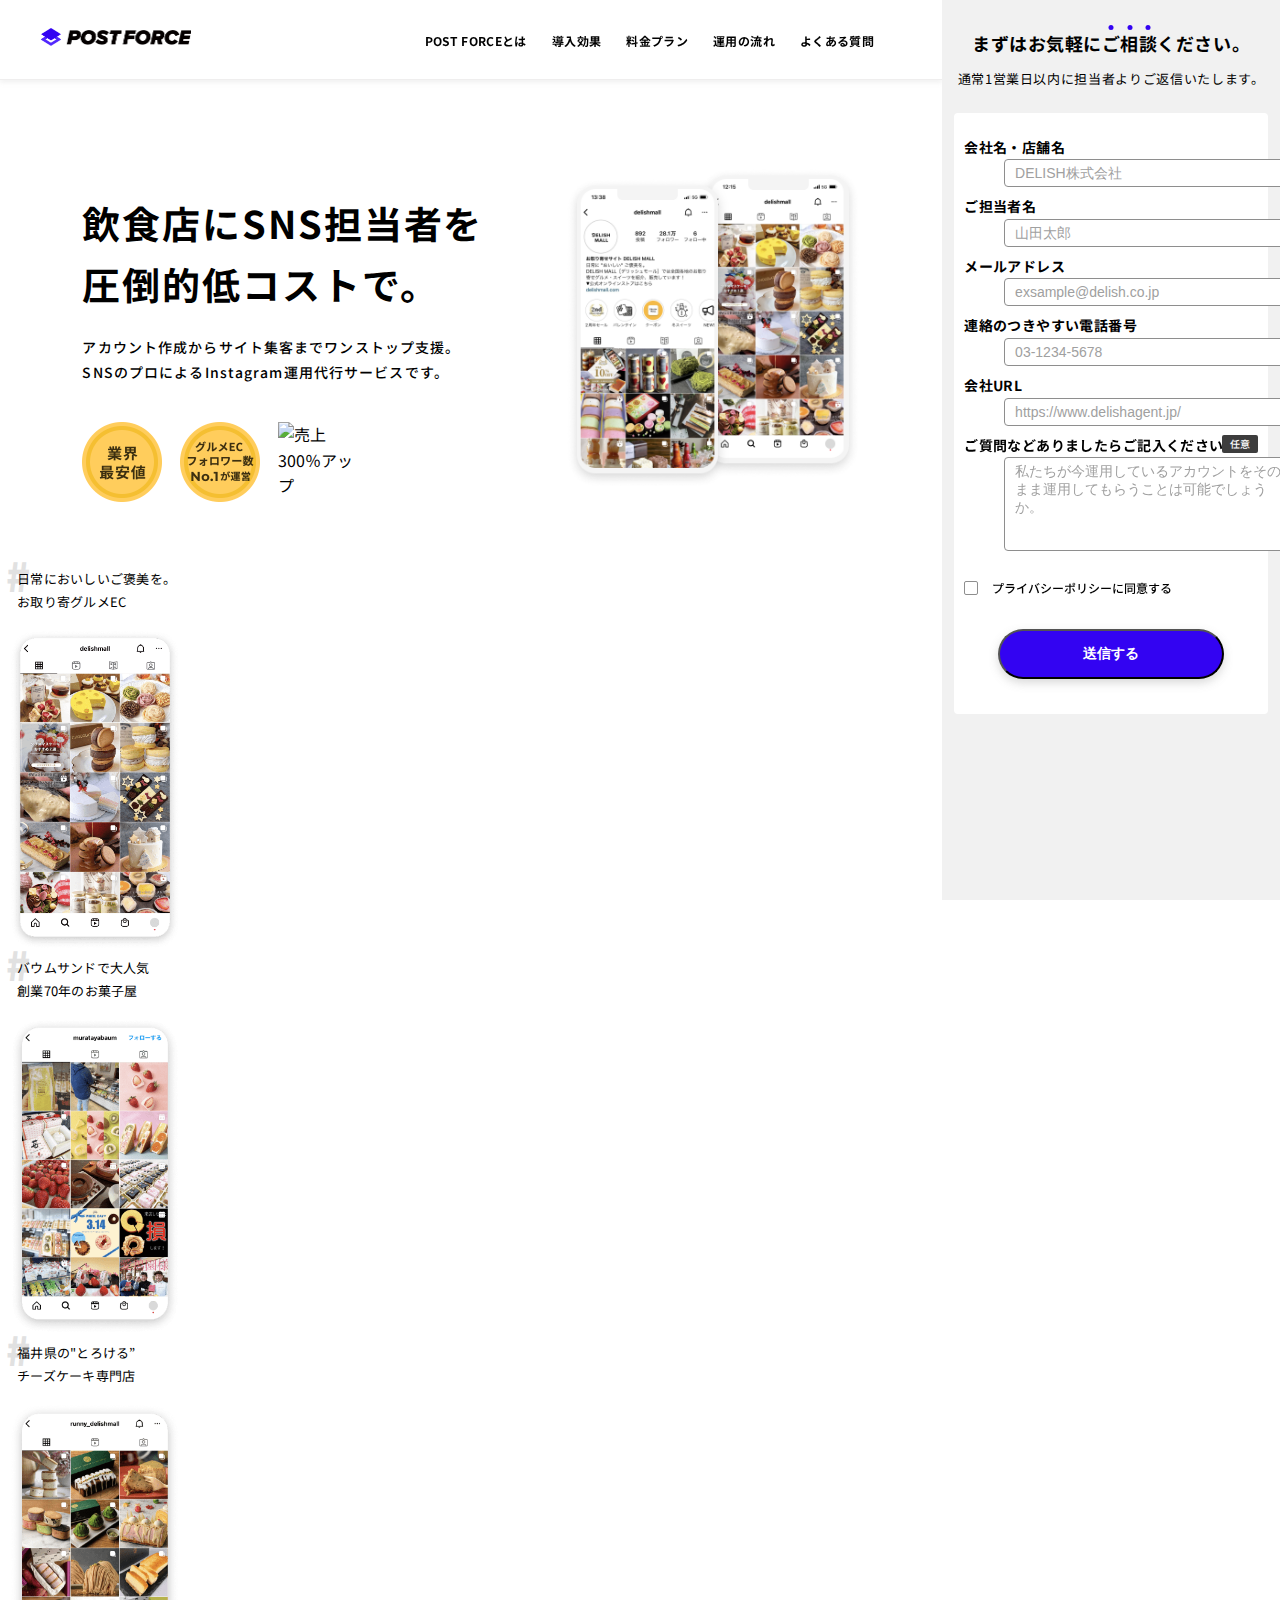
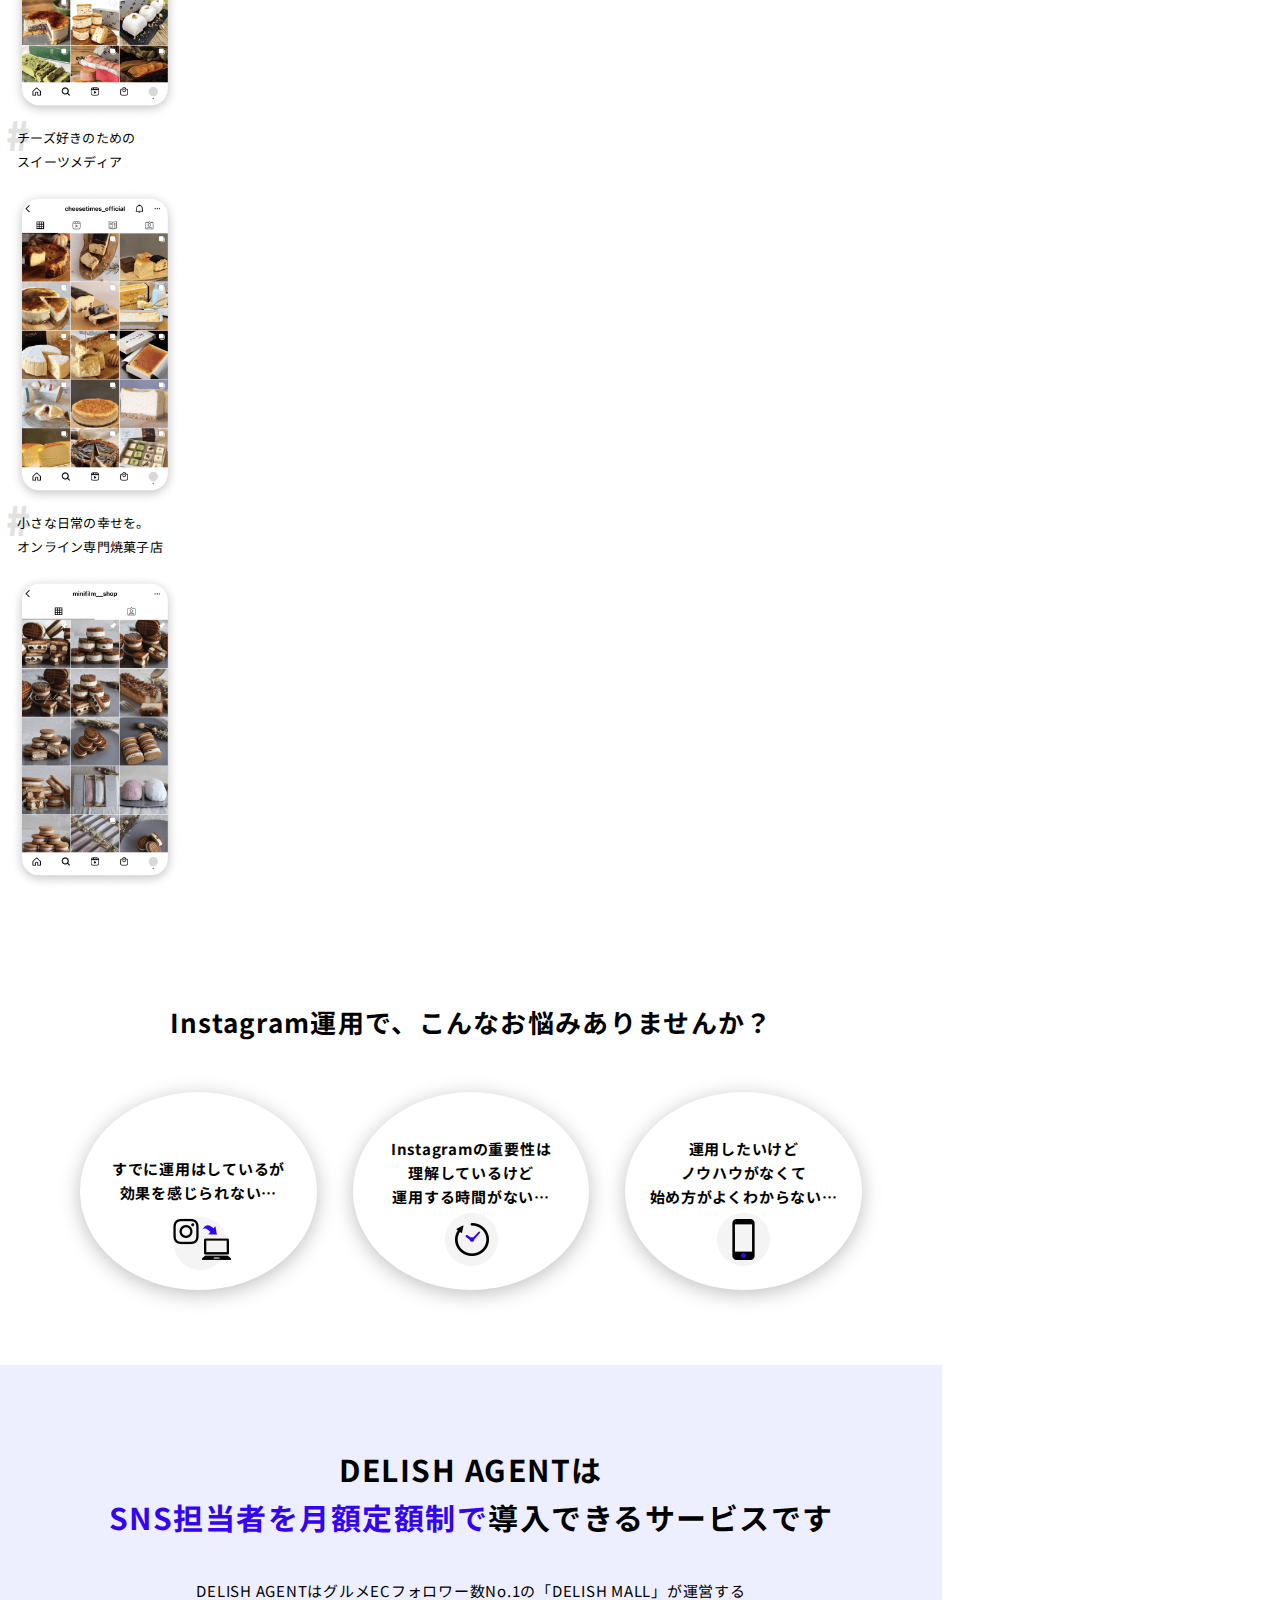
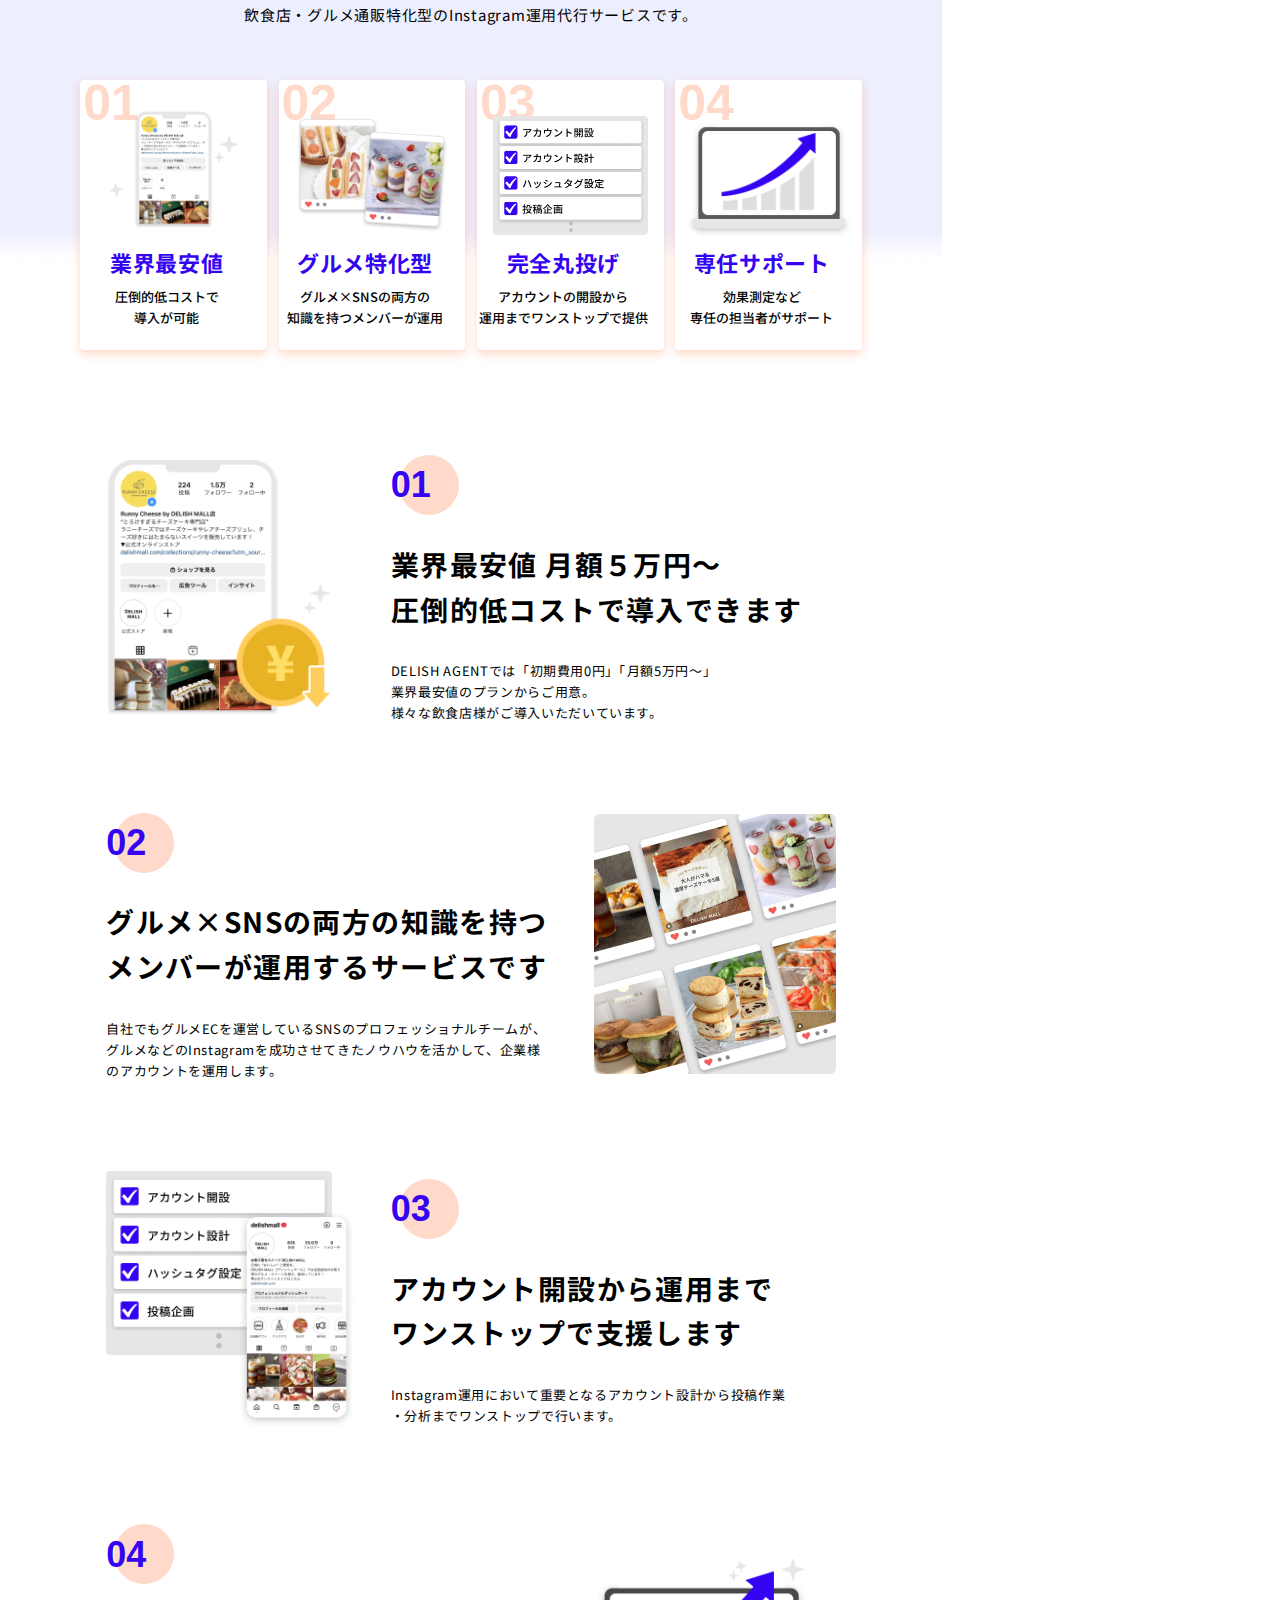
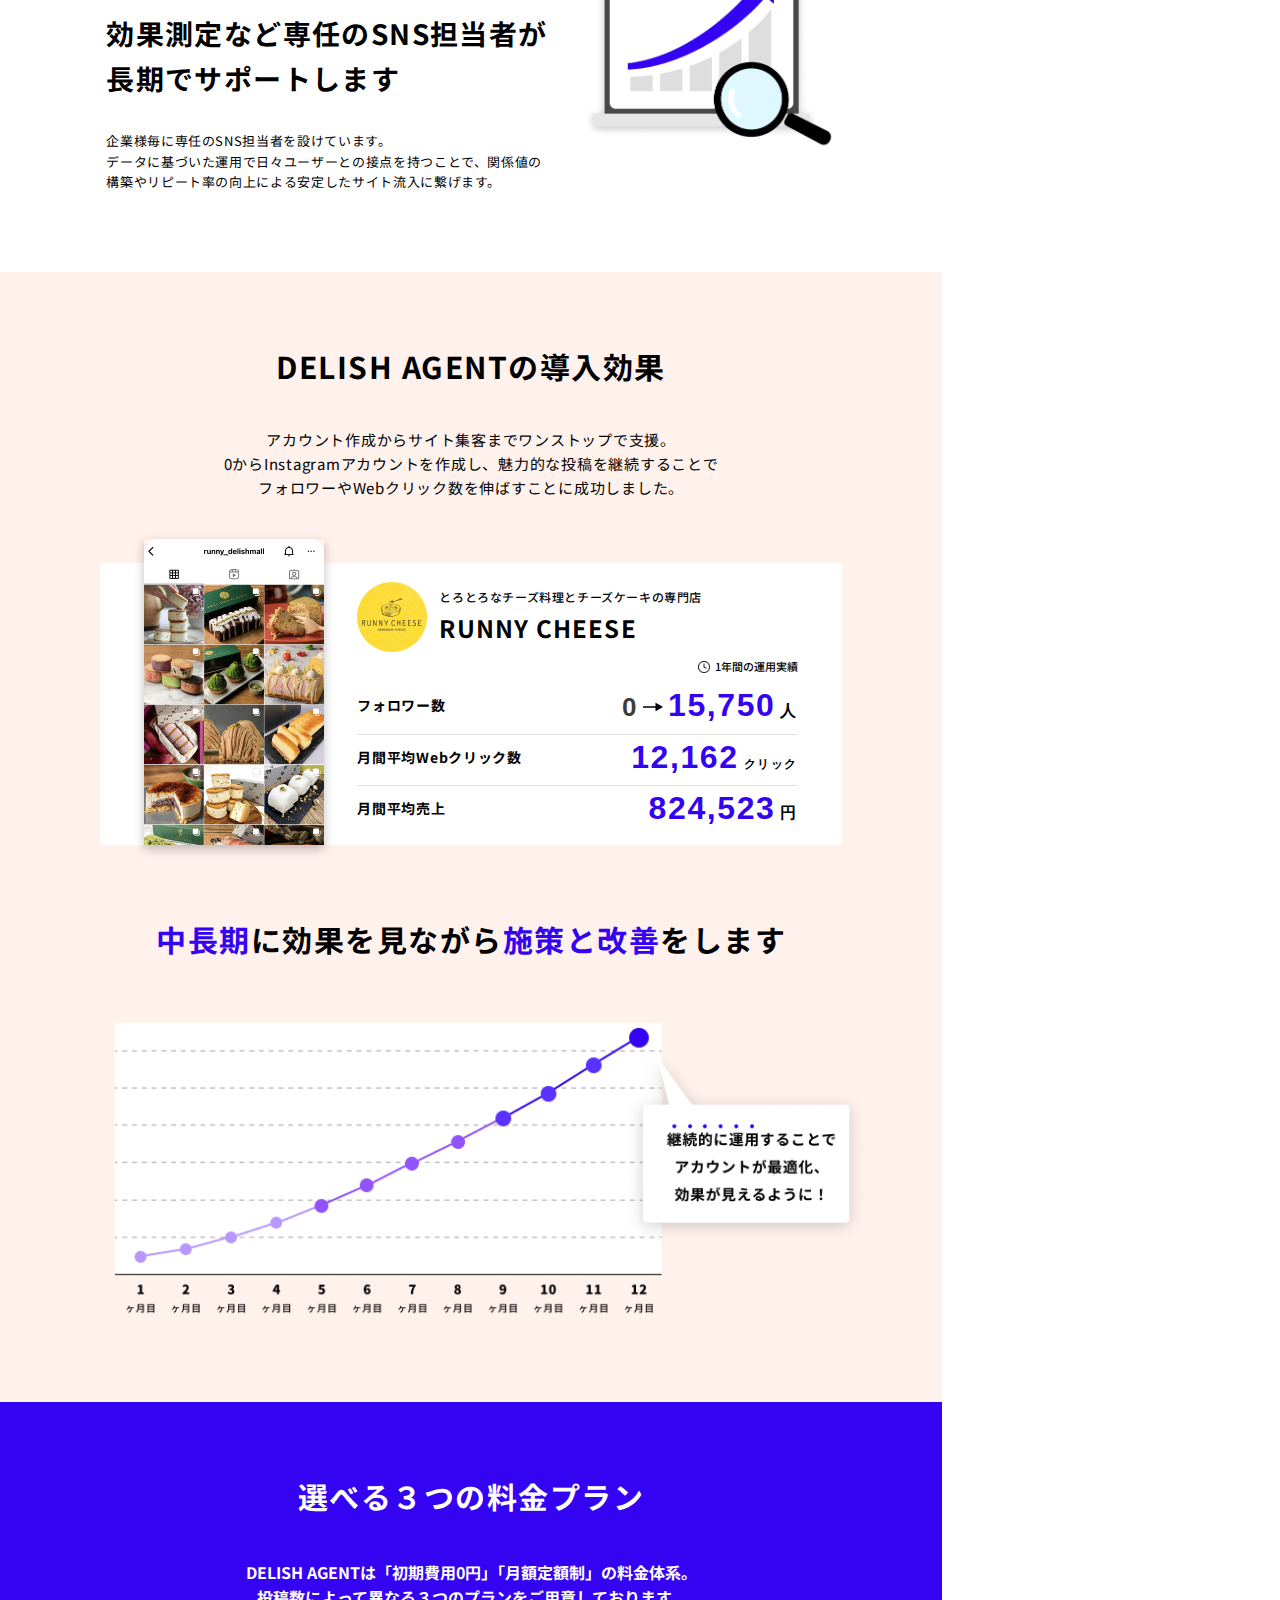
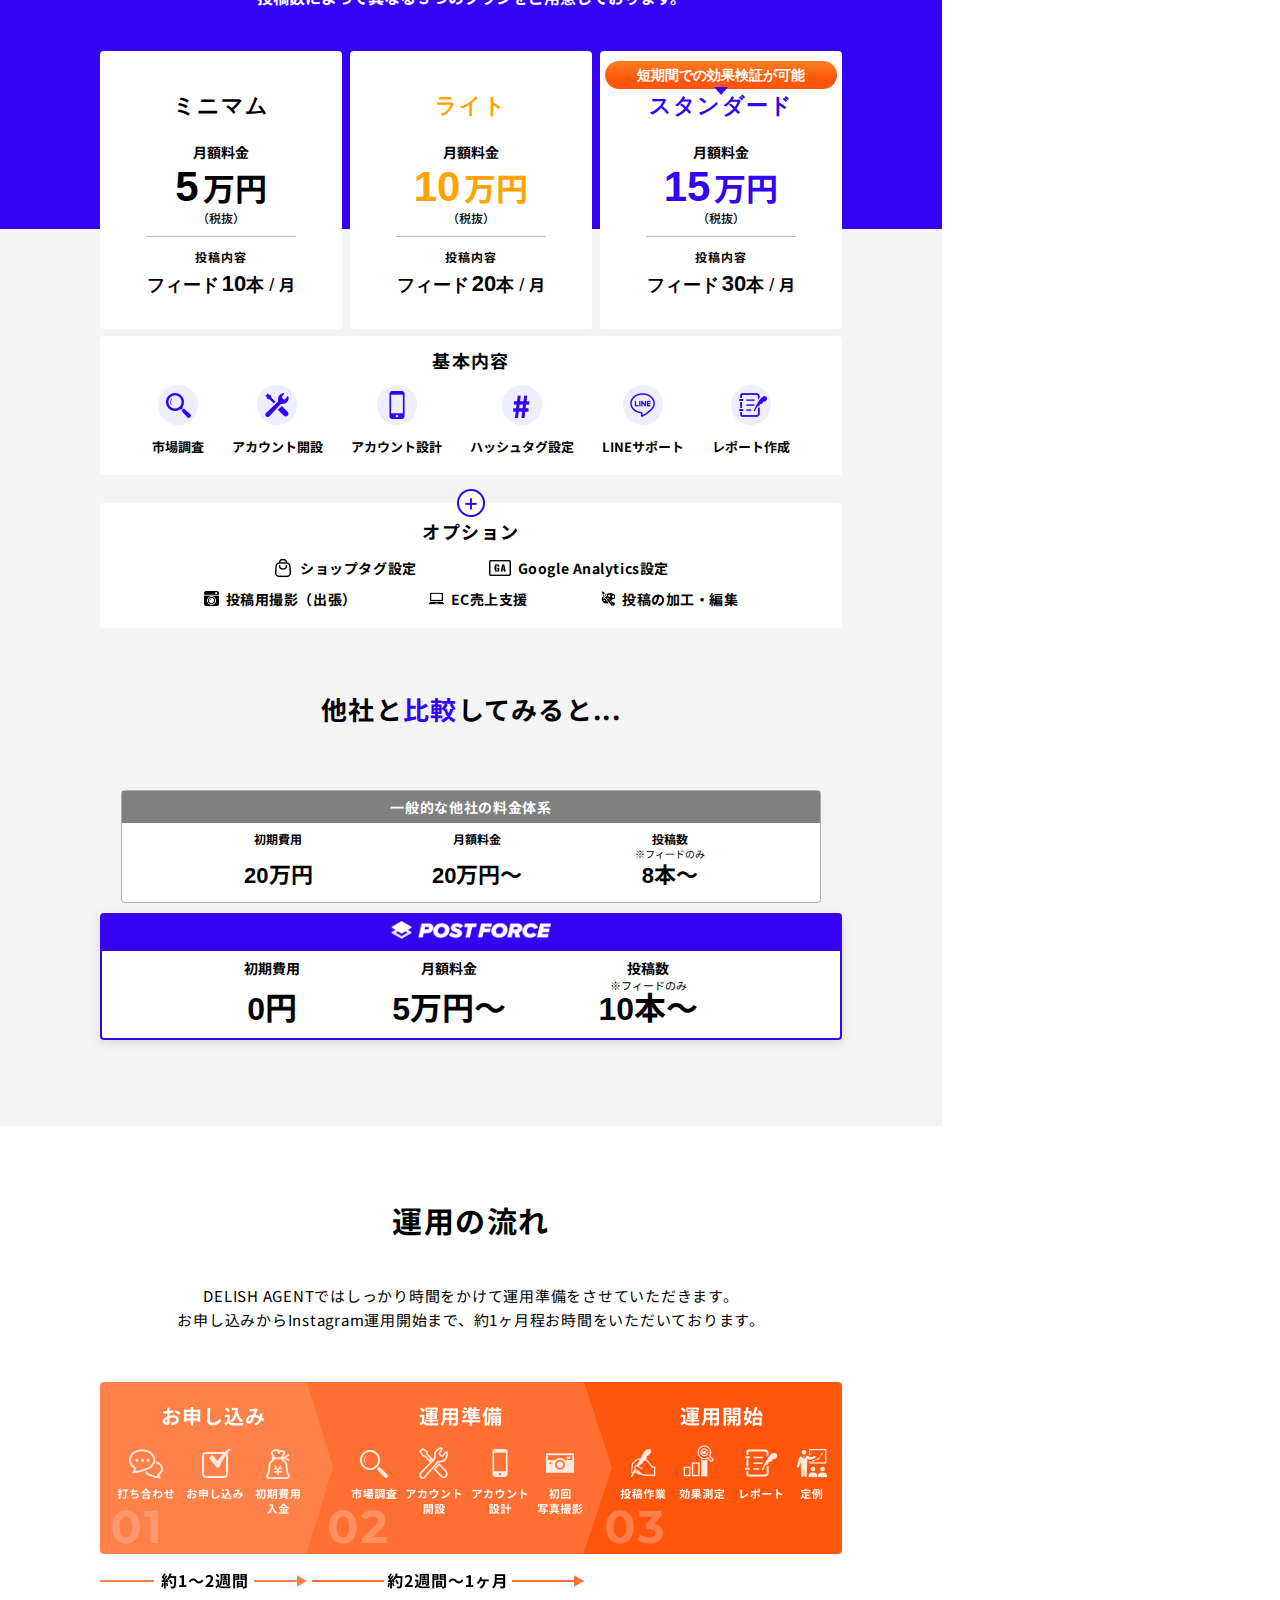
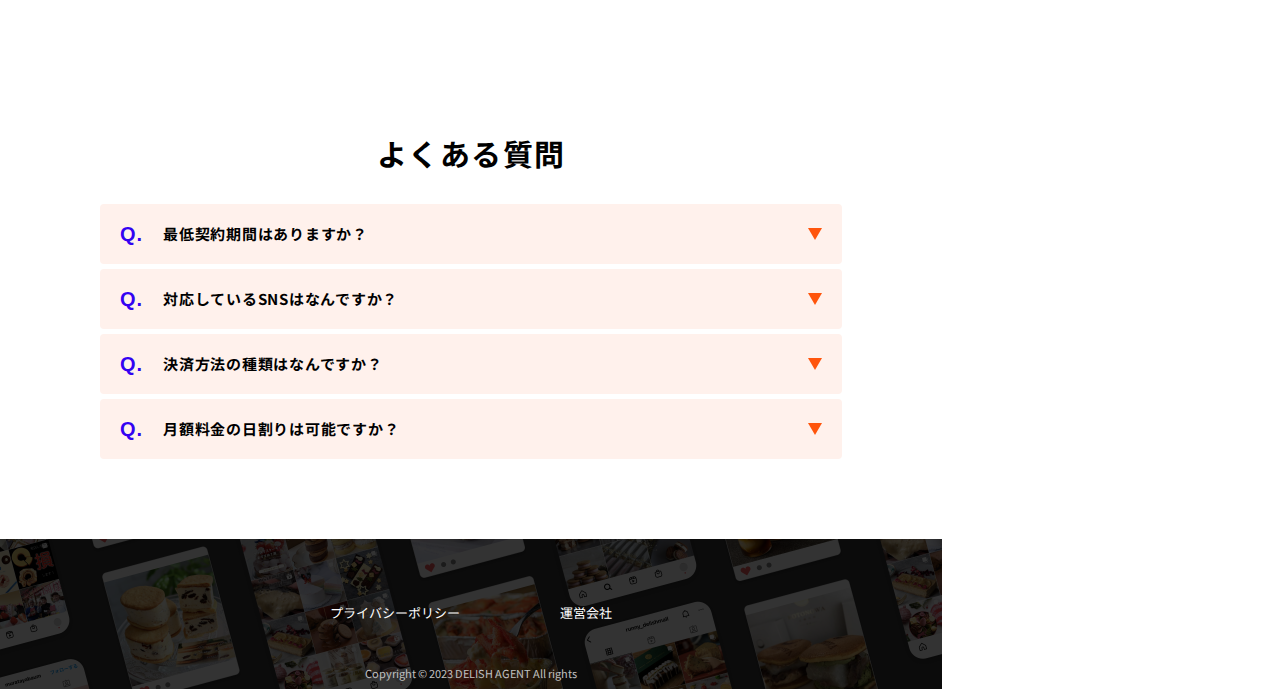
==== assets/index.html @ ab143262 "first commit" ====
<!DOCTYPE html>
<html lang="en">

<head>
    <!-- ①基本的metaタグ -->
    <!-- 文字コードの指定 -->
    <meta charset="utf-8">
    <!-- IEで常に標準モードで表示させる -->
    <meta http-equiv="X-UA-Compatible" content="IE=edge">
    <!-- viewport(レスポンシブ対応) -->
    <meta name="viewport" content="width=device-width, initial-scale=1.0">
    <!-- 電話番号の自動リンク化を無効 -->
    <meta name="format-detection" content="telephone=no">

    <!-- ②SEO対策の補助的措置 -->
    <!-- サイトのタイトル -->
    <title></title>
    <!-- キーワード -->
    <meta name="keywords" content="">
    <!-- サイトの説明 -->
    <meta name="description" content="">
    <!-- 重複するURLを一本化 -->
    <link rel="canonical" href="">

    <!-- ③SNS対策 -->
    <meta property="og:site_name" content="">
    <meta property="og:title" content="">
    <meta property="og:description" content="">
    <meta property="og:type" content="website">
    <meta property="og:url" content="urlが入ります">
    <meta property="fb:app_id" content="AppID">
    <meta property="og:image" content="">
    <meta name="twitter:card" content="Summary Card">
    <meta name="twitter:site" content="">

    <!-- ④その他の指定 -->
    <link rel="stylesheet" href="https://unpkg.com/ress/dist/ress.min.css">
    <!-- faviconの指定 -->
    <link rel="shortcut icon" href="./favicon.ico">

    <!-- Google fonts指定 -->
    <link rel="preconnect" href="https://fonts.googleapis.com">
    <link rel="preconnect" href="https://fonts.gstatic.com" crossorigin>
    <link href="https://fonts.googleapis.com/css2?family=Noto+Sans+JP:wght@400;500;700;900&family=PT+Sans:wght@400;700&family=Poppins:wght@400;500;600;700;800;900&family=Shippori+Mincho:wght@400;500;600;700;800&display=swap" rel="stylesheet">

    <!-- 外部のCSSファイル -->
    <link rel="stylesheet" type="text/css" href="https://cdn.jsdelivr.net/npm/slick-carousel@1.8.1/slick/slick.css">
    <link rel="stylesheet" href="scss/style.scss">
    <link rel="stylesheet" href="css/style.css">
</head>

<body>
    <main class="main">
        <header id="header" class="header">
            <div class="header-inner">
                <div class="header-logoArea">
                    <img src="./images/logo.png" alt="ロゴ" class="header__logo">
                </div>
                <ul class="header-ul">
                    <li class="header__list"><a class="header__listItem" href="#">POST FORCEとは</a></li>
                    <li class="header__list"><a class="header__listItem" href="#">導入効果</a></li>
                    <li class="header__list"><a class="header__listItem" href="#">料金プラン</a></li>
                    <li class="header__list"><a class="header__listItem" href="#">運用の流れ</a></li>
                    <li class="header__list"><a class="header__listItem" href="#">よくある質問</a></li>
                </ul>
            </div>
        </header>
        <!-- /.header -->

        <div class="drawer">
            <div class="drawer-icon">
                <div class="drawer-icon__bars">
                    <div class="drawer-icon__bar1"></div>
                    <div class="drawer-icon__bar2"></div>
                    <div class="drawer-icon__bar3"></div>
                </div>
            </div>
            <!-- /.drawer-icon -->

            <div class="drawer-content">
                <div class="drawer-content__items">
                    <a href="#" class="drawer-content__item">DELISH AGENTとは</a>
                    <a href="#" class="drawer-content__item">導入効果</a>
                    <a href="#" class="drawer-content__item">料金プラン</a>
                    <a href="#" class="drawer-content__item">運用の流れ</a>
                    <a href="#" class="drawer-content__item">よくある質問</a>
                </div>
                <a href="#" class="cta__btn drawer__btn"><span class="cta__btn--text">お問い合わせはこちら</span></a>
            </div>
            <!-- /.drawer-content -->
        </div>
        <!-- /.drawer -->

        <section class="top">
            <div class="top-inner">
                <div class="top-left">
                    <div class="top-headArea">
                        <h2 class="top__head">業界最安値<span class="top__head--big">月額５万円〜</span></h2>
                    </div>
                    <h2 class="top__title">飲食店にSNS担当者を<br>圧倒的低コストで。</h2>
                    <p class="top__text">アカウント作成からサイト集客までワンストップ支援。<br class="pc-only">SNSのプロによるInstagram運用代行サービスです。</p>
                    <ul class="top-achievement">
                        <li class="top-achievement__list"><img src="./images/業界最安値.png" alt="業界最安値"
                                class="top-achievement__img"></li>
                        <li class="top-achievement__list"><img src="./images/フォロワー数No1.png" alt="フォロワー数No1"
                                class="top-achievement__img"></li>
                        <li class="top-achievement__list"><img src="./images/売上300％アップ.png" alt="売上300％アップ"
                                class="top-achievement__img"></li>
                    </ul>
                </div>
                <div class="top-right">
                    <img src="./images/top_img.png" alt="トップ画像" class="top-right__img">
                </div>
            </div>
            <ul class="top-slider">
                <li class="top-slider__list">
                    <p class="top-slider__hashtag">#</p>
                    <p class="top-slider__head">日常においしいご褒美を。<br>お取り寄グルメEC</p>
                    <img class="top-slider__img" src="./images/slider01.png" alt="スライダー画像">
                </li>
                <li class="top-slider__list">
                    <p class="top-slider__hashtag">#</p>
                    <p class="top-slider__head">バウムサンドで大人気<br>創業70年のお菓子屋</p>
                    <img class="top-slider__img" src="./images/slider02.png" alt="スライダー画像">
                </li>
                <li class="top-slider__list">
                    <p class="top-slider__hashtag">#</p>
                    <p class="top-slider__head">福井県の"とろける”<br>チーズケーキ専門店</p>
                    <img class="top-slider__img" src="./images/slider03.png" alt="スライダー画像">
                </li>
                <li class="top-slider__list">
                    <p class="top-slider__hashtag">#</p>
                    <p class="top-slider__head">チーズ好きのための<br>スイーツメディア</p>
                    <img class="top-slider__img" src="./images/slider04.png" alt="スライダー画像">
                </li>
                <li class="top-slider__list">
                    <p class="top-slider__hashtag">#</p>
                    <p class="top-slider__head">小さな日常の幸せを。<br>オンライン専門焼菓子店</p>
                    <img class="top-slider__img" src="./images/slider05.png" alt="スライダー画像">
                </li>
            </ul>
            <!--/slider-->
        </section>
        <!-- /.top -->

        <section class="worried">
            <div class="worried-inner">
                <h2 class="worried__title">Instagram運用で、<br class="sp-only">こんなお悩みありませんか？</h2>
                <ul class="worried-ul">
                    <li class="worried__list">
                        <p class="worried__listText">すでに運用はしているが<br>効果を感じられない…</p>
                        <div class="worried-iconArea">
                            <img src="./images/worried_icon01.png" alt="アイコン" class="worried__listIcon">
                        </div>
                    </li>
                    <li class="worried__list">
                        <p class="worried__listText">
                            Instagramの重要性は<br>
                            理解しているけど<br>
                            運用する時間がない…
                        </p>
                        <div class="worried-iconArea">
                            <img src="./images/worried_icon02.png" alt="アイコン" class="worried__listIcon ">
                        </div>
                    </li>
                    <li class="worried__list">
                        <p class="worried__listText">
                            運用したいけど<br>
                            ノウハウがなくて<br>
                            始め方がよくわからない…
                        </p>
                        <div class="worried-iconArea">
                            <img src="./images/worried_icon03.png" alt="アイコン" class="worried__listIcon ">
                        </div>
                    </li>
                </ul>
            </div>
        </section>
        <!-- /.worried -->

        <section class="feature">
            <div class="feature-inner">
                <h2 class="section__title feature__title">DELISH AGENTは<br><span
                        class="section__title--orange">SNS担当者を月額定額制で<br class="sp-only"></span>導入できるサービスです</h2>
                <p class="section__subTitle feature__subTitle">DELISH AGENTは<br class="sp-only">グルメECフォロワー数No.1の<br class="sp-only">「DELISH
                    MALL」が運営する<br>飲食店・グルメ通販特化型の<br class="sp-only">Instagram運用代行サービスです。</p>
                <nav class="feature-nav">
                    <a href="#feature-item01" class="feature-nav__item">
                        <p class="feature-nav__item--num">01</p>
                        <div class="feature-nav__iconArea feature-nav__iconArea01">
                            <img src="./images/feature_nav_icon01.png" alt="アイコン"
                                class="feature-nav__icon feature-nav__icon01">
                        </div>
                        <div class="feature-nav__textArea">
                            <p class="feature-nav__itemHead">業界最安値</p>
                            <p class="feature-nav__itemSubHead">圧倒的低コストで<br>導入が可能</p>
                        </div>
                    </a>
                    <a href="#feature-item02" class="feature-nav__item">
                        <p class="feature-nav__item--num">02</p>
                        <div class="feature-nav__iconArea">
                            <picture>
                                <source srcset="./images/feature_nav_icon02.png" media="(min-width: 768px)"
                                    class="feature-nav__icon feature-nav__icon02">
                                <img src="./images/feature_nav_icon02_sp.png"
                                    class="feature-nav__icon feature-nav__icon02">
                            </picture>
                        </div>
                        <div class="feature-nav__textArea">
                            <p class="feature-nav__itemHead">グルメ特化型</p>
                            <p class="feature-nav__itemSubHead">グルメ×SNSの両方の<br>知識を持つメンバーが運用</p>
                        </div>
                    </a>
                    <a href="#feature-item03" class="feature-nav__item">
                        <p class="feature-nav__item--num">03</p>
                        <div class="feature-nav__iconArea">
                            <picture>
                                <source srcset="./images/feature_nav_icon03.png" media="(min-width: 768px)"
                                    class="feature-nav__icon feature-nav__icon03">
                                <img src="./images/feature_nav_icon03_sp.png"
                                    class="feature-nav__icon feature-nav__icon03">
                            </picture>
                        </div>
                        <div class="feature-nav__textArea">
                            <p class="feature-nav__itemHead">完全丸投げ</p>
                            <p class="feature-nav__itemSubHead">アカウントの開設から<br>運用までワンストップで提供</p>
                        </div>
                    </a>
                    <a href="#feature-item04" class="feature-nav__item">
                        <p class="feature-nav__item--num">04</p>
                        <div class="feature-nav__iconArea">
                            <img src="./images/feature_nav_icon04.png" alt="アイコン"
                                class="feature-nav__icon feature-nav__icon04">
                        </div>
                        <div class="feature-nav__textArea">
                            <p class="feature-nav__itemHead">専任サポート</p>
                            <p class="feature-nav__itemSubHead">効果測定など<br>専任の担当者がサポート</p>
                        </div>
                    </a>
                </nav>
                <div class="feature-items">
                    <div id="feature-item01" class="feature-item">
                        <div class="feature-item__imgArea pc-only">
                            <img src="./images/feature_item01.png" alt="アイコン"
                                class="feature-item__img feature-item__img01">
                        </div>
                        <div class="feature-item__textArea">
                            <p class="feature-item__num">01</p>
                            <p class="feature-item__head">業界最安値 月額５万円〜<br>圧倒的低コストで導入できます</p>
                            <p class="feature-item__text">
                                DELISH AGENTでは「初期費用0円」「月額5万円〜」<br class="pc-only">
                                業界最安値のプランからご用意。<br>
                                様々な飲食店様がご導入いただいています。
                            </p>
                        </div>
                        <div class="feature-item__imgArea sp-only">
                            <img src="./images/feature_item01_sp.png" alt="アイコン"
                                class="feature-item__img feature-item__img01">
                        </div>
                    </div>
                    <div id="feature-item02" class="feature-item">
                        <div class="feature-item__imgArea pc-only">
                            <img src="./images/feature_item02.png" alt="アイコン"
                                class="feature-item__img feature-item__img02">
                        </div>
                        <div class="feature-item__textArea">
                            <p class="feature-item__num">02</p>
                            <p class="feature-item__head">グルメ×SNSの両方の知識を持つ<br class="pc-only">メンバーが運用するサービスです</p>
                            <p class="feature-item__text">
                                自社でもグルメECを運営しているSNSのプロフェッショナルチームが、グルメなどのInstagramを成功させてきたノウハウを活かして、企業様のアカウントを運用します。
                            </p>
                        </div>
                        <div class="feature-item__imgArea sp-only">
                            <img src="./images/feature_item02_sp.png" alt="アイコン"
                                class="feature-item__img feature-item__img02">
                        </div>
                    </div>
                    <div id="feature-item03" class="feature-item">
                        <div class="feature-item__imgArea pc-only">
                            <img src="./images/feature_item03.png" alt="アイコン"
                                class="feature-item__img feature-item__img03">
                        </div>
                        <div class="feature-item__textArea">
                            <p class="feature-item__num">03</p>
                            <p class="feature-item__head">アカウント開設から運用まで<br>ワンストップで支援します</p>
                            <p class="feature-item__text">
                                Instagram運用において重要となるアカウント設計から投稿作業<br class="pc-only">
                                ・分析までワンストップで行います。
                            </p>
                        </div>
                        <div class="feature-item__imgArea sp-only">
                            <img src="./images/feature_item03_sp.png" alt="アイコン"
                                class="feature-item__img feature-item__img03">
                        </div>
                    </div>
                    <div id="feature-item04" class="feature-item">
                        <div class="feature-item__imgArea pc-only">
                            <img src="./images/feature_item04.png" alt="アイコン"
                                class="feature-item__img feature-item__img04">
                        </div>
                        <div class="feature-item__textArea">
                            <p class="feature-item__num">04</p>
                            <p class="feature-item__head">効果測定など専任のSNS担当者が<br class="pc-only">長期でサポートします</p>
                            <p class="feature-item__text">
                                企業様毎に専任のSNS担当者を設けています。<br>
                                データに基づいた運用で日々ユーザーとの接点を持つことで、関係値の構築やリピート率の向上による安定したサイト流入に繋げます。
                            </p>
                        </div>
                        <div class="feature-item__imgArea sp-only">
                            <img src="./images/feature_item04.png" alt="アイコン"
                                class="feature-item__img feature-item__img04">
                        </div>
                    </div>
                </div>
            </div>
        </section>
        <!-- /.feature -->

        <section class="effect">
            <div class="effect-inner">
                <h2 class="section__title effect__title">DELISH AGENTの導入効果</h2>
                <p class="section__subTitle effect__subTitle">
                    アカウント作成からサイト集客まで<br class="sp-only">ワンストップで支援。<br>
                    0からInstagramアカウントを作成し、<br class="sp-only">魅力的な投稿を継続することで<br>
                    フォロワーやWebクリック数を<br class="sp-only">伸ばすことに成功しました。
                </p>
                <div class="effect-ex">
                    <div class="effect-ex__left">
                        <img src="./images/effect_img_upper.png" alt="画像" class="effect-ex__img">
                    </div>
                    <div class="effect-ex__right">
                        <div class="effect-ex__headArea">
                            <div class="effect-ex__headIconArea">
                                <img src="./images/runnycheese_logo.png" alt="ロゴ" class="effect-ex__headIcon">
                            </div>
                            <div class="effect-ex__headTextArea">
                                <p class="effect-ex__headTextArea--small">とろとろなチーズ料理とチーズケーキの専門店</p>
                                <p class="effect-ex__headTextArea--big">RUNNY CHEESE</p>
                            </div>
                        </div>
                        <div class="effect-ex__smallTextArea">
                            <p class="effect-ex__smallText">1年間の運用実績</p>
                        </div>
                        <ul class="effect-ex__ul">
                            <li class="effect-ex__list">
                                <p class="effect-ex__listTerm">フォロワー数</p>
                                <div class="effect-ex__listDesc">
                                    <p class="effect-ex__listText"><span class="effect-ex__listText--num">0</span><img
                                            src="./images/ArrowBlack.png" alt="矢印" class="arrow--black">15,750<span
                                            class="effect-ex__listText--kanji">人</span></p>
                                </div>
                            </li>
                            <li class="effect-ex__list">
                                <p class="effect-ex__listTerm">月間平均<br class="sp-only">Webクリック数</p>
                                <div class="effect-ex__listDesc">
                                    <div class="effect-ex__listTextArea">
                                        <span class="effect-ex__listText--orange">12,162</span><span class="effect-ex__listText--kana">クリック</span>
                                    </div>
                                </div>
                            </li>
                            <li class="effect-ex__list">
                                <p class="effect-ex__listTerm">月間平均売上</p>
                                <div class="effect-ex__listDesc">
                                    <div class="effect-ex__listTextArea">
                                        <span class="effect-ex__listText--orange">824,523</span><span class="effect-ex__listText--kanji">円</span>
                                    </div>
                                </div>
                            </li>
                        </ul>
                    </div>
                </div>
                <h2 class="section__title"><span class="section__title--orange">中長期</span>に効果を見ながら<br
                        class="sp-only"><span class="section__title--orange">施策と改善</span>をします</h2>
                <div class="effect-main">
                    <picture>
                        <source srcset="./images/effect_img.png" media="(min-width: 768px)" class="effect-main__img">
                        <img src="./images/effect_img_sp.png" class="effect-main__img">
                    </picture>
                </div>
            </div>
        </section>
        <!-- /.effect -->

        <section class="plan">
            <div class="plan-inner inner">
                <h2 class="section__title plan__title">選べる３つの料金プラン</h2>
                <p class="plan__subTitle">
                    DELISH AGENTは<br class="sp-only">「初期費用0円」「月額定額制」の料金体系。<br>
                    投稿数によって異なる３つのプランを<br class="sp-only">ご用意しております。
                </p>
                <div class="plan-wrap">
                    <div class="plan-items">
                        <div class="plan-item">
                            <p class="plan-item__title plan-minimum__title">ミニマム</p>
                            <div class="plan-item__priceArea">
                                <p class="plan-item__priceUpper">月額料金</p>
                                <p class="plan-item__priceText"><span class="plan-item__priceText--num">5</span>万円</p>
                                <p class="plan-item__priceBottom">（税抜）</p>
                            </div>
                            <div class="plan-item__content">
                                <p class="plan-item__contentHead">投稿内容</p>
                                <p class="plan-item__contentText">フィード<span
                                        class="plan-item__contentText--num">10</span>本 <span class="plan-item__contentText--thin">/</span> <span
                                        class="plan-item__contentText--small">月</span></p>
                            </div>
                        </div>
                        <div class="plan-item">
                            <p class="plan-item__title plan-right__color">ライト</p>
                            <div class="plan-item__priceArea">
                                <p class="plan-item__priceUpper">月額料金</p>
                                <p class="plan-item__priceText plan-right__color"><span
                                        class="plan-item__priceText--num">10</span>万円</p>
                                <p class="plan-item__priceBottom">（税抜）</p>
                            </div>
                            <div class="plan-item__content">
                                <p class="plan-item__contentHead">投稿内容</p>
                                <p class="plan-item__contentText">フィード<span
                                        class="plan-item__contentText--num">20</span>本 <span class="plan-item__contentText--thin">/</span> <span
                                        class="plan-item__contentText--small">月</span></p>
                            </div>
                        </div>
                        <div class="plan-item">
                            <p class="plan-standard__balloon">短期間での効果検証が可能</p>
                            <p class="plan-item__title plan-standard__color plan-standard__title">スタンダード</p>
                            <div class="plan-item__priceArea">
                                <p class="plan-item__priceUpper">月額料金</p>
                                <p class="plan-item__priceText plan-standard__color"><span
                                        class="plan-item__priceText--num">15</span>万円</p>
                                <p class="plan-item__priceBottom">（税抜）</p>
                            </div>
                            <div class="plan-item__content">
                                <p class="plan-item__contentHead">投稿内容</p>
                                <p class="plan-item__contentText">フィード<span
                                        class="plan-item__contentText--num">30</span>本 <span class="plan-item__contentText--thin">/</span> <span
                                        class="plan-item__contentText--small">月</span></p>
                            </div>
                        </div>
                    </div>
                    <div class="plan-contents">
                        <p class="plan-contents__head">基本内容</p>
                        <div class="plan-contents__items">
                            <div class="plan-contents__item">
                                <img src="./images/plan_icon01.png" alt="アイコン" class="plan-contents__icon">
                                <p class="plan-contents__name">市場調査</p>
                            </div>
                            <div class="plan-contents__item">
                                <img src="./images/plan_icon02.png" alt="アイコン" class="plan-contents__icon">
                                <p class="plan-contents__name">アカウント開設</p>
                            </div>
                            <div class="plan-contents__item">
                                <img src="./images/plan_icon03.png" alt="アイコン" class="plan-contents__icon">
                                <p class="plan-contents__name">アカウント設計</p>
                            </div>
                            <div class="plan-contents__item">
                                <img src="./images/plan_icon04.png" alt="アイコン" class="plan-contents__icon">
                                <p class="plan-contents__name">ハッシュタグ設定</p>
                            </div>
                            <div class="plan-contents__item">
                                <img src="./images/plan_icon05.png" alt="アイコン" class="plan-contents__icon">
                                <p class="plan-contents__name">LINEサポート</p>
                            </div>
                            <div class="plan-contents__item">
                                <img src="./images/plan_icon06.png" alt="アイコン" class="plan-contents__icon">
                                <p class="plan-contents__name">レポート作成</p>
                            </div>
                        </div>
                    </div>
                    <div class="plan-option">
                        <p class="plan-option__head">オプション</p>
                        <div class="plan-option__items">
                            <div class="plan-option__item">
                                <img src="./images/plan_option_icon04.png" alt="アイコン" class="plan-option__icon plan-option__icon04">
                                <p class="plan-option__text">ショップタグ設定</p>
                            </div>
                            <div class="plan-option__item">
                                <img src="./images/plan_option_icon05.png" alt="アイコン" class="plan-option__icon plan-option__icon05">
                                <p class="plan-option__text">Google Analytics設定</p>
                            </div>
                        </div>
                        <div class="plan-option__items">
                            <div class="plan-option__item">
                                <img src="./images/plan_option_icon01.png" alt="アイコン" class="plan-option__icon">
                                <p class="plan-option__text">投稿用撮影（出張）</p>
                            </div>
                            <div class="plan-option__item">
                                <img src="./images/plan_option_icon02.png" alt="アイコン" class="plan-option__icon">
                                <p class="plan-option__text">EC売上支援</p>
                            </div>
                            <div class="plan-option__item">
                                <img src="./images/plan_option_icon03.png" alt="アイコン" class="plan-option__icon">
                                <p class="plan-option__text">投稿の加工・編集</p>
                            </div>
                        </div>
                    </div>
                </div>
                <h2 class="section__title plan__titleCenter">他社と<span class="section__title--orange">比較</span>してみると...
                </h2>
                <div class="plan-graphArea">
                    <div class="plan-graphUpper">
                        <p class="plan-graphUpper__head">一般的な他社の料金体系</p>
                        <ul class="plan-graphUpper__ul">
                            <li class="plan-graphUpper__list">
                                <p class="plan-graphUpper__listHead">初期費用</p>
                                <p class="plan-graphUpper__listText"><span
                                        class="plan-graphUpper__listText--num">20</span>万円</p>
                            </li>
                            <li class="plan-graphUpper__list">
                                <p class="plan-graphUpper__listHead">月額料金</p>
                                <p class="plan-graphUpper__listText"><span
                                        class="plan-graphUpper__listText--num">20</span>万円〜</p>
                            </li>
                            <li class="plan-graphUpper__list">
                                <p class="plan-graphUpper__listHead">投稿数</p>
                                <p class="plan-graphUpper__listNote">※フィードのみ</p>
                                <p class="plan-graphUpper__listText"><span
                                        class="plan-graphUpper__listText--num">8</span>本〜</p>
                            </li>
                        </ul>
                    </div>
                    <div class="plan-graphBottom">
                        <div class="plan-graphBottom__head"><img src="./images/logo_white.png" alt="ロゴ"
                                class="plan-graphBottom__head--logo"></div>
                        <ul class="plan-graphBottom__ul">
                            <li class="plan-graphBottom__list">
                                <p class="plan-graphBottom__listHead">初期費用</p>
                                <p class="plan-graphBottom__listText"><span
                                        class="plan-graphBottom__listText--num">0</span>円</p>
                            </li>
                            <li class="plan-graphBottom__list">
                                <p class="plan-graphBottom__listHead">月額料金</p>
                                <p class="plan-graphBottom__listText"><span
                                        class="plan-graphBottom__listText--num">5</span>万円〜</p>
                            </li>
                            <li class="plan-graphBottom__list">
                                <p class="plan-graphBottom__listHead">投稿数</p>
                                <p class="plan-graphBottom__listNote">※フィードのみ</p>
                                <p class="plan-graphBottom__listText"><span
                                        class="plan-graphBottom__listText--num">10</span>本〜</p>
                            </li>
                        </ul>
                    </div>
                </div>
            </div>
        </section>
        <!-- /.plan -->

        <section class="flow">
            <div class="flow-inner">
                <h2 class="section__title flow__title">運用の流れ</h2>
                <p class="section__subTitle flow__subTitle">DELISH AGENTではしっかり時間をかけて<br class="sp-only">運用準備をさせていただきます。<br>お申し込みからInstagram運用開始まで、<br class="sp-only">約1ヶ月程お時間をいただいております。
                </p>
                <div class="flow-main">
                    <img src="./images/flow-img.png" alt="画像" class="flow-main__img">
                </div>
            </div>
        </section>
        <!-- /.flow -->

        <section class="qa">
            <div class="qa-inner">
                <h2 class="section__title">よくある質問</h2>
                <div class="qa-items">
                    <div class="qa-item">
                        <div class="qa-q">
                            <p class="qa-q__head">Q.</p>
                            <p class="qa-q__text">最低契約期間はありますか？</p>
                        </div>
                        <div class="qa-a">
                            <p class="qa-a__head">A.</p>
                            <p class="qa-a__text">最低６ヶ月から契約可能です。</p>
                        </div>
                    </div>
                    <div class="qa-item">
                        <div class="qa-q">
                            <p class="qa-q__head">Q.</p>
                            <p class="qa-q__text">対応しているSNSはなんですか？</p>
                        </div>
                        <div class="qa-a">
                            <p class="qa-a__head">A.</p>
                            <p class="qa-a__text">現在は、Instagramのみ対応しております。</p>
                        </div>
                    </div>
                    <div class="qa-item">
                        <div class="qa-q">
                            <p class="qa-q__head">Q.</p>
                            <p class="qa-q__text">決済方法の種類はなんですか？</p>
                        </div>
                        <div class="qa-a">
                            <p class="qa-a__head">A.</p>
                            <p class="qa-a__text">毎月の請求書払いとなります。</p>
                        </div>
                    </div>
                    <div class="qa-item">
                        <div class="qa-q">
                            <p class="qa-q__head">Q.</p>
                            <p class="qa-q__text">月額料金の日割りは可能ですか？</p>
                        </div>
                        <div class="qa-a">
                            <p class="qa-a__head">A.</p>
                            <p class="qa-a__text">月額料金の日割りは対応可能です。</p>
                        </div>
                    </div>
                </div>
            </div>
        </section>
        <!-- /.qa -->

        <footer class="footer">
            <div class="footer-inner">
                <ul class="footer-ul">
                    <li class="footer__list"><a href="#" class="footer__listItem">プライバシーポリシー</a></li>
                    <li class="footer__list"><a href="#" class="footer__listItem">運営会社</a></li>
                </ul>
                <p class="footer__copyright">Copyright &copy; 2023 DELISH AGENT All rights</p>
            </div>
        </footer>

        <div class="cta-area">
            <a href="#" class="cta__btn"><span class="cta__btn--text">お問い合わせはこちら</span></a>
        </div>
    </main>
    <!-- /.main -->

    <div class="contact">
        <div class="contact-inner">
            <p class="contact__head">まずはお気軽に<span class="contact__head--emphasis">ご</span><span class="contact__head--emphasis">相</span><span class="contact__head--emphasis">談</span>ください。</p>
            <p class="contact__subHead">通常1営業日以内に担当者よりご返信いたします。</p>
            <form action="" class="contact-form">
                <dl class="contact-form__dl">
                    <div class="contact-form__row">
                        <dt class="contact-form__label">
                            <label class="contact-form__labelText" for="your-name">会社名・店舗名</label>
                        </dt>
                        <dd class="contact-form__input">
                            <input id="your-name" type="text" placeholder="DELISH株式会社">
                        </dd>
                    </div>
                    <div class="contact-form__row">
                        <dt class="contact-form__label">
                            <label class="contact-form__labelText" for="your-furigana">ご担当者名</label>
                        </dt>
                        <dd class="contact-form__input">
                            <input id="your-furigana" type="text" placeholder="山田太郎">
                        </dd>
                    </div>
                    <div class="contact-form__row">
                        <dt class="contact-form__label">
                            <label class="contact-form__labelText" for="your-email">メールアドレス</label>
                        </dt>
                        <dd class="contact-form__input">
                            <input id="your-email" type="email" placeholder="exsample@delish.co.jp">
                        </dd>
                    </div>
                    <div class="contact-form__row">
                        <dt class="contact-form__label">
                            <label class="contact-form__labelText" for="your-email">連絡のつきやすい電話番号</label>
                        </dt>
                        <dd class="contact-form__input">
                            <input id="your-email" type="number" placeholder="03-1234-5678">
                        </dd>
                    </div>
                    <div class="contact-form__row">
                        <dt class="contact-form__label">
                            <label class="contact-form__labelText" for="your-email">会社URL</label>
                        </dt>
                        <dd class="contact-form__input">
                            <input id="your-email" type="text" placeholder="https://www.delishagent.jp/">
                        </dd>
                    </div>
                    <div class="contact-form__row">
                        <dt class="contact-form__label">
                            <label class="contact-form__labelText" for="your-message">ご質問などありましたらご記入ください
                            <span class="require-label">任意</span>
                            </label>
                        </dt>
                        <dd class="contact-form__input">
                            <textarea name="" id="your-message" placeholder="私たちが今運用しているアカウントをそのまま運用してもらうことは可能でしょうか。"></textarea>
                        </dd>
                    </div>
                </dl>
                <div class="contact-form__row">
                    <input id="your-agree" type="checkbox">
                    <label class="contact-form__labelTextCheckbox" for="your-agree">プライバシーポリシーに同意する</label>
                </div>
                <div class="contact-form__submit">
                    <input type="submit" value="送信する">
                </div>
            </form>

        </div>
    </div>
    <!-- /.contact -->


    <!-- jQueryライブラリ読み込みコード -->
    <script src="https://ajax.googleapis.com/ajax/libs/jquery/3.6.0/jquery.min.js"></script>

    <!-- slick.jsライブラリ読み込みコード -->
    <script src="https://cdn.jsdelivr.net/npm/slick-carousel@1.8.1/slick/slick.min.js"></script>

    <script src="./js/main.js"></script>
</body>

</html>
---- assets/css/style.css ----
@charset "UTF-8";
*,
*::before,
*::after {
  -webkit-box-sizing: border-box;
          box-sizing: border-box;
}

html,
body {
  padding: 0;
  margin: 0;
  scroll-behavior: smooth;
}

body {
  font-family: "Noto Sans JP", sans-serif;
  font-size: 16px;
  line-height: 1.6;
  background-color: #fff;
}

img {
  max-width: 100%;
  height: auto;
}

ul,
ol {
  list-style-type: none;
  padding: 0;
  margin: 0;
}

h1,
h2,
h3,
h4,
h5,
h6 {
  margin: 0;
  padding: 0;
}

a {
  color: inherit;
  text-decoration: none;
}

p {
  margin: 0;
}

.main {
  width: 73.6%;
}
@media (max-width: 1080px) {
  .main {
    width: 100%;
  }
}

.inner {
  width: 742px;
  max-width: 100%;
  margin: 0 auto;
}

.pc-only {
  display: block;
}
@media (max-width: 767px) {
  .pc-only {
    display: none;
  }
}

.sp-only {
  display: none;
}
@media (max-width: 767px) {
  .sp-only {
    display: block;
  }
}

.section__title {
  font-size: 30px;
  font-weight: bold;
  letter-spacing: 0.05em;
  text-align: center;
}
@media (max-width: 767px) {
  .section__title {
    font-size: 24px;
  }
}
.section__title--orange {
  color: #3303F2;
}

.section__subTitle {
  margin-top: 38px;
  font-size: 15px;
  letter-spacing: 0.05em;
  text-align: center;
}
@media (max-width: 767px) {
  .section__subTitle {
    margin-top: 30px;
  }
}

.cta-area {
  display: none;
}
@media (max-width: 1080px) {
  .cta-area {
    width: 100%;
    height: 100px;
    position: fixed;
    bottom: 0;
    left: 0;
    z-index: 99;
    display: grid;
    place-items: center;
    background-color: rgba(255, 255, 255, 0.95);
  }
}

.cta__btn {
  width: 315px;
  height: 64px;
  display: grid;
  place-items: center;
  margin: 0 auto;
  background-color: #3303F2;
  border-radius: 30px;
  -webkit-box-shadow: 0px 3px 8px rgba(0, 0, 0, 0.25);
          box-shadow: 0px 3px 8px rgba(0, 0, 0, 0.25);
}
.cta__btn:hover {
  -webkit-box-shadow: none;
          box-shadow: none;
}
.cta__btn--text {
  padding-left: 38px;
  font-size: 18px;
  font-weight: bold;
  position: relative;
  color: #fff;
}
.cta__btn--text::before {
  content: "";
  display: block;
  width: 30px;
  height: 30px;
  position: absolute;
  top: 50%;
  left: 0;
  -webkit-transform: translateY(-50%);
          transform: translateY(-50%);
  background: url(/assets/images/mail_icon.png) no-repeat center center/contain;
}

.header {
  width: 73.6%;
  height: 80px;
  position: fixed;
  top: 0;
  left: 0;
  z-index: 100;
  border-bottom: 1px solid #EFEEEE;
  -webkit-box-shadow: 0 3px 4px rgba(207, 207, 207, 0.25);
          box-shadow: 0 3px 4px rgba(207, 207, 207, 0.25);
}
.header.is-color {
  background-color: #fff;
}
@media (max-width: 1080px) {
  .header {
    width: 100%;
  }
}
@media (max-width: 767px) {
  .header {
    height: 60px;
  }
}
.header-inner {
  height: 100%;
  padding: 0 40px;
  display: -webkit-box;
  display: -webkit-flex;
  display: -ms-flexbox;
  display: flex;
  -webkit-box-align: center;
  -webkit-align-items: center;
      -ms-flex-align: center;
          align-items: center;
  -webkit-box-pack: justify;
  -webkit-justify-content: space-between;
      -ms-flex-pack: justify;
          justify-content: space-between;
}
@media (min-width: 768px) and (max-width: 1079px) {
  .header-inner {
    padding: 0 25px;
  }
}
@media (max-width: 767px) {
  .header-inner {
    padding: 0 20px;
  }
}
.header-logoArea {
  width: 151px;
}
@media (max-width: 767px) {
  .header-logoArea {
    width: 148px;
  }
}
.header__logo {
  width: 100%;
  height: auto;
}
.header-ul {
  display: -webkit-box;
  display: -webkit-flex;
  display: -ms-flexbox;
  display: flex;
  -webkit-box-align: center;
  -webkit-align-items: center;
      -ms-flex-align: center;
          align-items: center;
  gap: 25px;
  padding-right: 28px;
}
@media (max-width: 767px) {
  .header-ul {
    display: none;
  }
}
.header__listItem {
  font-size: 12px;
  font-weight: bold;
  line-height: 1.8;
  letter-spacing: 0.03em;
}
.header__listItem:hover {
  color: #3303F2;
}

.drawer-icon {
  width: 20px;
  height: 18px;
  position: fixed;
  top: 22px;
  right: 21px;
  z-index: 100;
  display: none;
}
@media (max-width: 767px) {
  .drawer-icon {
    display: block;
  }
}
.drawer-icon.clicked .drawer-icon__bar1 {
  top: 8px;
  -webkit-transform: rotate(-45deg);
          transform: rotate(-45deg);
}
.drawer-icon.clicked .drawer-icon__bar2 {
  display: none;
}
.drawer-icon.clicked .drawer-icon__bar3 {
  top: 8px;
  -webkit-transform: rotate(45deg);
          transform: rotate(45deg);
}
.drawer-icon__bars {
  width: 100%;
  height: 100%;
  position: relative;
}
.drawer-icon__bar1, .drawer-icon__bar2, .drawer-icon__bar3 {
  position: absolute;
  width: 100%;
  height: 2px;
  background-color: #3303F2;
  border-radius: 6px;
  -webkit-transition: all 0.3s ease 0s;
  transition: all 0.3s ease 0s;
}
.drawer-icon__bar1 {
  top: 0;
}
.drawer-icon__bar2 {
  top: 8px;
}
.drawer-icon__bar3 {
  top: 16px;
}
.drawer-content {
  display: none;
}
@media (max-width: 767px) {
  .drawer-content {
    display: block;
    opacity: 0;
    visibility: hidden;
    width: 100%;
    height: 0;
    position: fixed;
    top: -200%;
    left: 0;
    z-index: -2;
    -webkit-transition: all 0.3s ease 0s;
    transition: all 0.3s ease 0s;
  }
  .drawer-content.clicked {
    opacity: 1;
    visibility: visible;
    top: 60px;
    height: 100vh;
    z-index: 100;
    background-color: #fff;
  }
}
.drawer-content__item {
  width: 100%;
  height: 70px;
  display: grid;
  place-items: center;
  font-size: 18px;
  font-weight: bold;
}
.drawer__btn {
  margin-top: 40px;
}

.footer {
  width: 100%;
  height: 150px;
  position: relative;
}
@media (max-width: 1080px) {
  .footer {
    margin-bottom: 100px;
  }
}
@media (max-width: 767px) {
  .footer {
    height: 180px;
  }
}
.footer::before, .footer::after {
  content: "";
  display: block;
  width: 100%;
  height: 100%;
  position: absolute;
  top: 0;
  left: 0;
}
.footer::before {
  background: url(/assets/images/footer_bg.png) no-repeat center center/cover;
}
.footer::after {
  background: rgba(0, 0, 0, 0.8);
}
.footer-inner {
  padding-top: 60px;
  padding-bottom: 10px;
  position: relative;
  z-index: 2;
}
@media (max-width: 767px) {
  .footer-inner {
    padding-top: 20px;
  }
}
.footer-ul {
  display: -webkit-box;
  display: -webkit-flex;
  display: -ms-flexbox;
  display: flex;
  -webkit-box-align: center;
  -webkit-align-items: center;
      -ms-flex-align: center;
          align-items: center;
  -webkit-box-pack: center;
  -webkit-justify-content: center;
      -ms-flex-pack: center;
          justify-content: center;
  gap: 100px;
}
@media (max-width: 767px) {
  .footer-ul {
    display: block;
  }
}
@media (max-width: 767px) {
  .footer__list {
    text-align: center;
  }
  .footer__list:not(:first-child) {
    margin-top: 9px;
  }
}
.footer__listItem {
  font-size: 13px;
  color: #fff;
}
.footer__listItem:hover {
  color: #C0C0C0;
}
.footer__copyright {
  margin-top: 40px;
  font-size: 11px;
  text-align: center;
  color: #C0C0C0;
}

.pageHeader {
  width: 100%;
  height: 80px;
  position: fixed;
  top: 0;
  left: 0;
  z-index: 100;
  border-bottom: 1px solid #EFEEEE;
  background-color: #fff;
  -webkit-box-shadow: 0 3px 4px rgba(207, 207, 207, 0.25);
          box-shadow: 0 3px 4px rgba(207, 207, 207, 0.25);
}
@media (max-width: 767px) {
  .pageHeader {
    height: 60px;
  }
}
.pageHeader-inner {
  width: 100%;
  height: 100%;
  padding: 0 40px;
  display: -webkit-box;
  display: -webkit-flex;
  display: -ms-flexbox;
  display: flex;
  -webkit-box-align: center;
  -webkit-align-items: center;
      -ms-flex-align: center;
          align-items: center;
  -webkit-box-pack: justify;
  -webkit-justify-content: space-between;
      -ms-flex-pack: justify;
          justify-content: space-between;
}
@media (min-width: 768px) and (max-width: 1079px) {
  .pageHeader-inner {
    padding: 0 25px;
  }
}
@media (max-width: 767px) {
  .pageHeader-inner {
    padding: 0 20px;
  }
}
.pageHeader-logoArea {
  width: 160px;
}
@media (max-width: 767px) {
  .pageHeader-logoArea {
    width: 148px;
  }
}
.pageHeader__logo {
  width: 100%;
  height: auto;
}
.pageHeader-ul {
  display: -webkit-box;
  display: -webkit-flex;
  display: -ms-flexbox;
  display: flex;
  -webkit-box-align: center;
  -webkit-align-items: center;
      -ms-flex-align: center;
          align-items: center;
  gap: 25px;
  padding-right: 28px;
}
@media (max-width: 767px) {
  .pageHeader-ul {
    display: none;
  }
}
.pageHeader__listItem {
  font-size: 14px;
  font-weight: bold;
  line-height: 1.8;
  letter-spacing: 0.03em;
}
.pageHeader__listItem:hover {
  color: #3303F2;
}

.top {
  padding-top: 135px;
  position: relative;
}
@media (max-width: 767px) {
  .top {
    padding-top: 88px;
  }
}
.top::before, .top::after {
  content: "";
  display: block;
  width: 100%;
  position: absolute;
  left: 0;
  z-index: -1;
}
.top::before {
  height: 100%;
  top: 0;
  background: url(../../images/top_bg.png) no-repeat center center/cover;
}
@media (max-width: 767px) {
  .top::before {
    background: url(../../images/top_bg_sp.png) no-repeat center center/cover;
  }
}
.top::after {
  height: 62px;
  bottom: 0;
  background: -webkit-gradient(linear, left top, left bottom, from(rgba(250, 250, 250, 0.1)), to(#FFF));
  background: -webkit-linear-gradient(top, rgba(250, 250, 250, 0.1), #FFF);
  background: linear-gradient(to bottom, rgba(250, 250, 250, 0.1), #FFF);
}
.top-inner {
  width: 83%;
  max-width: 800px;
  margin: 0 auto;
  display: -webkit-box;
  display: -webkit-flex;
  display: -ms-flexbox;
  display: flex;
  -webkit-box-pack: center;
  -webkit-justify-content: center;
      -ms-flex-pack: center;
          justify-content: center;
  gap: 10%;
}
@media (max-width: 767px) {
  .top-inner {
    display: block;
    width: 100%;
    max-width: calc(100% - 60px);
    max-width: 84%;
  }
}
.top-left {
  width: 51.9%;
  height: auto;
}
@media (max-width: 767px) {
  .top-left {
    width: 100%;
  }
}
.top-headArea {
  width: 100%;
  text-align: center;
  position: relative;
}
@media (max-width: 767px) {
  .top-headArea {
    max-width: 320px;
    margin: 0 auto;
  }
}
.top-headArea::before, .top-headArea::after {
  content: "";
  display: block;
  width: 58px;
  height: 1px;
  position: absolute;
  top: 50%;
  -webkit-transform: translateY(-50%);
          transform: translateY(-50%);
  background-color: #fff;
}
@media (max-width: 767px) {
  .top-headArea::before, .top-headArea::after {
    width: 45px;
  }
}
.top-headArea::before {
  left: 0;
}
.top-headArea::after {
  right: 0;
}
.top__head {
  position: relative;
  z-index: 2;
  display: inline-block;
  padding: 0 24px;
  font-size: 16px;
  line-height: 1.8;
  color: #fff;
}
@media (max-width: 767px) {
  .top__head {
    padding: 0 10px;
  }
}
.top__head--big {
  padding-left: 7px;
  font-size: 20px;
}
.top__title {
  margin-top: 22px;
  font-size: 38px;
  letter-spacing: 0.05em;
}
@media (max-width: 767px) {
  .top__title {
    max-width: 320px;
    margin: 11px auto 0;
    font-size: 30px;
    line-height: 150%;
    letter-spacing: 0.04em;
  }
}
.top__text {
  margin-top: 20px;
  font-size: 14px;
  line-height: 180%;
  font-weight: 500;
  line-height: 1.8;
  letter-spacing: 0.08em;
}
@media (max-width: 767px) {
  .top__text {
    max-width: 320px;
    margin: 15px auto 0;
    letter-spacing: 0.02em;
  }
}
.top-achievement {
  margin-top: 37px;
  display: -webkit-box;
  display: -webkit-flex;
  display: -ms-flexbox;
  display: flex;
  -webkit-box-align: center;
  -webkit-align-items: center;
      -ms-flex-align: center;
          align-items: center;
  gap: 18px;
}
@media (max-width: 767px) {
  .top-achievement {
    margin-top: 23px;
    -webkit-box-pack: center;
    -webkit-justify-content: center;
        -ms-flex-pack: center;
            justify-content: center;
  }
}
.top-achievement__list {
  width: 80px;
  height: 80px;
}
.top-achievement__img {
  width: 100%;
  height: 100%;
  -o-object-fit: cover;
     object-fit: cover;
}
.top-right {
  width: 37.5%;
  max-width: 297px;
  height: auto;
  padding-top: 33px;
}
@media (max-width: 767px) {
  .top-right {
    display: none;
  }
}
.top-right__img {
  width: 100%;
  height: auto;
}
.top-slider {
  margin: 65px auto 0;
}
@media (max-width: 767px) {
  .top-slider {
    margin: 30px auto 0;
  }
}
.top-slider .slick-slide {
  -webkit-transform: scale(0.8);
          transform: scale(0.8); /*左右の画像のサイズを80%に*/
  -webkit-transition: all 0.5s;
  transition: all 0.5s; /*拡大や透過のアニメーションを0.5秒で行う*/
}
.top-slider .slick-slide.slick-center {
  -webkit-transform: scale(1);
          transform: scale(1); /*中央の画像のサイズだけ等倍に*/
  opacity: 1; /*透過なし*/
}
.top-slider .slick-slide.slick-center .top-slider__head {
  font-weight: bold;
}
@media (max-width: 767px) {
  .top-slider .slick-slide.slick-center .top-slider__head {
    font-size: 13px;
  }
}
.top-slider__list {
  width: 170px;
  height: auto;
  margin: 0 10px;
  position: relative;
}
@media (max-width: 767px) {
  .top-slider__list {
    margin: 0;
  }
}
.top-slider__hashtag {
  position: absolute;
  top: -28px;
  left: -4px;
  font-size: 40px;
  line-height: 1.8;
  font-weight: 900;
  letter-spacing: 0.05em;
  color: #E1E1E1;
}
.top-slider__head {
  position: relative;
  z-index: 2;
  padding-left: 7px;
  font-size: 13px;
  font-weight: normal;
  line-height: 1.8;
  letter-spacing: 0.02em;
}
@media (max-width: 767px) {
  .top-slider__head {
    font-size: 12px;
  }
}
.top-slider__img {
  width: 100%;
  height: auto;
  margin-top: 16px;
}
@media (max-width: 767px) {
  .top-slider__img {
    margin-top: 5px;
  }
}

.worried {
  padding-top: 104px;
  padding-bottom: 75px;
}
@media (max-width: 767px) {
  .worried {
    padding-top: 47px;
    padding-bottom: 45px;
  }
}
.worried-inner {
  width: 83%;
  margin: 0 auto;
}
.worried__title {
  font-size: 26px;
  font-weight: bold;
  text-align: center;
  letter-spacing: 0.05em;
}
@media (max-width: 767px) {
  .worried__title {
    font-size: 22px;
  }
}
.worried-ul {
  display: -webkit-box;
  display: -webkit-flex;
  display: -ms-flexbox;
  display: flex;
  -webkit-box-align: center;
  -webkit-align-items: center;
      -ms-flex-align: center;
          align-items: center;
  -webkit-box-pack: center;
  -webkit-justify-content: center;
      -ms-flex-pack: center;
          justify-content: center;
  gap: 4.6%;
  margin-top: 50px;
}
@media (max-width: 767px) {
  .worried-ul {
    margin-top: 40px;
    display: block;
  }
}
.worried__list {
  width: 238px;
  height: 198px;
  position: relative;
  text-align: center;
  -webkit-box-shadow: 0 4px 20px rgba(0, 0, 0, 0.25);
          box-shadow: 0 4px 20px rgba(0, 0, 0, 0.25);
  border-radius: 50%;
}
@media (max-width: 767px) {
  .worried__list {
    width: 220px;
    height: 183px;
    margin: 0 auto;
  }
}
.worried__list:nth-child(1) .worried__listText {
  padding-top: 65px;
}
@media (max-width: 767px) {
  .worried__list:nth-child(1) .worried__listText {
    padding-top: 50px;
  }
}
.worried__list:nth-child(1) .worried__listIcon {
  width: 66px;
  height: 59px;
  margin-top: 11px;
}
@media (max-width: 767px) {
  .worried__list:nth-child(1) .worried__listIcon {
    margin-top: 9px;
  }
}
@media (max-width: 767px) {
  .worried__list:nth-child(2), .worried__list:nth-child(3) {
    margin-top: 20px;
  }
}
.worried__list:nth-child(2) .worried__listText, .worried__list:nth-child(3) .worried__listText {
  padding-top: 45px;
}
@media (max-width: 767px) {
  .worried__list:nth-child(2) .worried__listText, .worried__list:nth-child(3) .worried__listText {
    padding-top: 37px;
  }
}
.worried__list:nth-child(2) .worried__listIcon, .worried__list:nth-child(3) .worried__listIcon {
  width: 53px;
  height: 53px;
  margin-top: 8px;
}
@media (max-width: 767px) {
  .worried__list:nth-child(2) .worried__listIcon, .worried__list:nth-child(3) .worried__listIcon {
    margin-top: 5px;
  }
}
.worried__listText {
  width: 100%;
  height: 52%;
  display: grid;
  place-items: center;
  font-size: 15px;
  font-weight: bold;
  letter-spacing: 0.05em;
}
.worried-iconArea {
  width: 100%;
  height: 80px;
  display: grid;
  place-items: center;
}
.worried__listBg {
  position: absolute;
  top: 0;
  left: 0;
  width: 100%;
  height: 100%;
  -o-object-fit: cover;
     object-fit: cover;
  z-index: -1;
}

.feature {
  padding-top: 80px;
  padding-bottom: 79px;
  position: relative;
}
@media (max-width: 767px) {
  .feature {
    padding-top: 40px;
    padding-bottom: 22px;
  }
}
.feature::before {
  content: "";
  display: block;
  width: 100%;
  height: 535px;
  position: absolute;
  top: 0;
  left: 0;
  background: url(/assets/images/feature_bg.png) no-repeat center center/cover;
  z-index: -1;
}
@media (max-width: 767px) {
  .feature::before {
    height: 590px;
  }
}
.feature-inner {
  max-width: 83%;
  margin: 0 auto;
}
@media (max-width: 767px) {
  .feature-inner {
    max-width: 84%;
  }
}
.feature-nav {
  width: 100%;
  margin-top: 53px;
  display: -webkit-box;
  display: -webkit-flex;
  display: -ms-flexbox;
  display: flex;
  -webkit-box-align: center;
  -webkit-align-items: center;
      -ms-flex-align: center;
          align-items: center;
  -webkit-box-pack: center;
  -webkit-justify-content: center;
      -ms-flex-pack: center;
          justify-content: center;
  gap: 1.5%;
}
@media (max-width: 767px) {
  .feature-nav {
    margin-top: 30px;
    display: block;
  }
}
.feature-nav__item {
  display: block;
  width: 23.87%;
  max-width: 210px;
  height: 270px;
  background-color: #fff;
  -webkit-box-shadow: 0 4px 10px rgba(254, 95, 26, 0.25);
          box-shadow: 0 4px 10px rgba(254, 95, 26, 0.25);
  border-radius: 4px;
  text-align: center;
  position: relative;
  overflow: hidden;
}
@media (max-width: 767px) {
  .feature-nav__item {
    width: 100%;
    max-width: 315px;
    height: 130px;
    margin: 0 auto;
    display: -webkit-box;
    display: -webkit-flex;
    display: -ms-flexbox;
    display: flex;
    -webkit-box-pack: center;
    -webkit-justify-content: center;
        -ms-flex-pack: center;
            justify-content: center;
    -webkit-box-align: center;
    -webkit-align-items: center;
        -ms-flex-align: center;
            align-items: center;
  }
  .feature-nav__item:nth-child(2) {
    margin-top: 8px;
  }
  .feature-nav__item:nth-child(3) {
    margin-top: 8px;
  }
  .feature-nav__item:nth-child(4) {
    margin-top: 8px;
  }
  .feature-nav__item:nth-child(1) {
    gap: 32px;
  }
  .feature-nav__item:nth-child(2) {
    gap: 5px;
  }
  .feature-nav__item:nth-child(3) {
    gap: 1px;
  }
  .feature-nav__item:nth-child(4) {
    gap: 10px;
  }
}
.feature-nav__item:hover {
  background-color: #3303F2;
  -webkit-box-shadow: none;
          box-shadow: none;
}
.feature-nav__item:hover .feature-nav__iconArea01::after {
  background: url(/assets/images/feature_nav_icon01_stars_white.png) no-repeat center center/cover;
}
.feature-nav__item:hover .feature-nav__itemHead {
  color: #fff;
}
.feature-nav__item:hover .feature-nav__itemSubHead {
  color: #fff;
  font-weight: bold;
}
.feature-nav__item--num {
  color: #FFDACB;
  font-size: 50px;
  line-height: 1.2;
  font-weight: bold;
  font-family: "Montserrat", sans-serif;
  position: absolute;
  top: -7px;
  left: 3px;
}
@media (max-width: 767px) {
  .feature-nav__item--num {
    font-size: 36px;
    left: 2px;
    line-height: 1.6;
  }
}
.feature-nav__iconArea {
  height: 55.5%;
  position: relative;
  z-index: 2;
}
@media (max-width: 767px) {
  .feature-nav__iconArea {
    height: 100%;
  }
}
@media (max-width: 767px) {
  .feature-nav__iconArea01 {
    height: 105px;
  }
}
.feature-nav__iconArea01::after {
  content: "";
  display: block;
  width: 130px;
  height: 62px;
  position: absolute;
  top: 56px;
  left: 50%;
  -webkit-transform: translateX(-50%);
          transform: translateX(-50%);
  background: url(/assets/images/feature_nav_icon01_stars_gray.png) no-repeat center center/cover;
  z-index: 2;
}
@media (max-width: 767px) {
  .feature-nav__iconArea01::after {
    width: 109px;
    height: 52px;
    top: 22px;
  }
}
.feature-nav__icon {
  height: auto;
}
.feature-nav__icon01 {
  width: 81px;
  margin-top: 30px;
}
@media (max-width: 767px) {
  .feature-nav__icon01 {
    width: 70px;
    margin-top: 0;
  }
}
.feature-nav__icon02 {
  width: 152px;
  margin-top: 37px;
}
@media (max-width: 767px) {
  .feature-nav__icon02 {
    width: 83px;
    margin-top: 12px;
  }
}
.feature-nav__icon03 {
  width: 155px;
  margin-top: 36px;
}
@media (max-width: 767px) {
  .feature-nav__icon03 {
    width: 84px;
    margin-top: 28px;
  }
}
.feature-nav__icon04 {
  width: 168px;
  margin-top: 30px;
}
@media (max-width: 767px) {
  .feature-nav__icon04 {
    width: 96px;
  }
}
.feature-nav__textArea {
  width: 173px;
}
.feature-nav__itemHead {
  margin-top: 15px;
  font-size: 22px;
  font-weight: bold;
  letter-spacing: 0.03em;
  color: #3303F2;
}
@media (max-width: 767px) {
  .feature-nav__itemHead {
    margin-top: 0;
  }
}
.feature-nav__itemSubHead {
  margin-top: 7px;
  font-size: 13px;
  font-weight: 500;
}
.feature-items {
  margin-top: 106px;
}
@media (max-width: 767px) {
  .feature-items {
    margin-top: 50px;
  }
}
.feature-item {
  width: 93.3%;
  max-width: 730px;
  height: auto;
  margin: 0 auto;
  display: -webkit-box;
  display: -webkit-flex;
  display: -ms-flexbox;
  display: flex;
  -webkit-box-align: center;
  -webkit-align-items: center;
      -ms-flex-align: center;
          align-items: center;
  -webkit-box-pack: justify;
  -webkit-justify-content: space-between;
      -ms-flex-pack: justify;
          justify-content: space-between;
}
@media (max-width: 767px) {
  .feature-item {
    display: block;
    width: 100%;
    max-width: 100%;
  }
}
.feature-item:nth-child(2) {
  padding-top: 90px;
}
@media (max-width: 767px) {
  .feature-item:nth-child(2) {
    padding-top: 50px;
  }
}
.feature-item:nth-child(3) {
  padding-top: 90px;
}
@media (max-width: 767px) {
  .feature-item:nth-child(3) {
    padding-top: 50px;
  }
}
.feature-item:nth-child(4) {
  padding-top: 90px;
}
@media (max-width: 767px) {
  .feature-item:nth-child(4) {
    padding-top: 50px;
  }
}
.feature-item:nth-child(even) {
  -webkit-box-orient: horizontal;
  -webkit-box-direction: reverse;
  -webkit-flex-direction: row-reverse;
      -ms-flex-direction: row-reverse;
          flex-direction: row-reverse;
}
@media (max-width: 767px) {
  .feature-item__imgArea {
    text-align: center;
  }
}
.feature-item__img {
  height: auto;
}
.feature-item__img01 {
  width: 226px;
}
@media (max-width: 767px) {
  .feature-item__img01 {
    margin-top: 24px;
    width: 194px;
  }
}
.feature-item__img02 {
  width: 242px;
}
@media (max-width: 767px) {
  .feature-item__img02 {
    width: 100%;
    max-width: 315px;
    margin-top: 20px;
  }
}
.feature-item__img03 {
  width: 250px;
}
@media (max-width: 767px) {
  .feature-item__img03 {
    width: 260px;
    margin-top: 20px;
  }
}
.feature-item__img04 {
  width: 254px;
}
@media (max-width: 767px) {
  .feature-item__img04 {
    width: 225px;
    margin-top: 10px;
  }
}
.feature-item__textArea {
  width: 61%;
}
@media (max-width: 767px) {
  .feature-item__textArea {
    width: 100%;
    max-width: 320px;
    margin: 0 auto;
  }
}
.feature-item__num {
  font-family: "Montserrat", sans-serif;
  font-size: 36px;
  font-weight: bold;
  color: #3303F2;
  position: relative;
}
@media (max-width: 767px) {
  .feature-item__num {
    display: block;
    width: 64px;
    font-size: 32px;
    margin: 0 auto;
  }
}
.feature-item__num::after {
  content: "";
  display: block;
  width: 60px;
  height: 60px;
  position: absolute;
  top: 50%;
  left: 8px;
  background-color: #FFDACB;
  border-radius: 50%;
  -webkit-transform: translateY(-50%);
          transform: translateY(-50%);
  z-index: -1;
}
@media (max-width: 767px) {
  .feature-item__num::after {
    width: 56px;
    height: 56px;
  }
}
.feature-item__head {
  margin-top: 28px;
  font-size: 28px;
  font-weight: bold;
  letter-spacing: 0.05em;
}
@media (max-width: 767px) {
  .feature-item__head {
    margin-top: 20px;
    font-size: 22px;
    letter-spacing: 0.02em;
  }
}
.feature-item__text {
  margin-top: 30px;
  font-size: 13px;
  letter-spacing: 0.05em;
}
@media (max-width: 767px) {
  .feature-item__text {
    margin-top: 20px;
    font-size: 14px;
  }
}

.effect {
  padding-top: 70px;
  padding-bottom: 75px;
  background-color: #FFF1EC;
}
@media (max-width: 767px) {
  .effect {
    padding-top: 50px;
    padding-bottom: 50px;
  }
}
.effect-inner {
  max-width: 84%;
  margin: 0 auto;
}
.effect-ex {
  width: 742px;
  max-width: 100%;
  height: auto;
  margin: 63px auto 70px;
  display: -webkit-box;
  display: -webkit-flex;
  display: -ms-flexbox;
  display: flex;
  -webkit-box-pack: center;
  -webkit-justify-content: center;
      -ms-flex-pack: center;
          justify-content: center;
  gap: 4.5%;
  background-color: #fff;
  border-radius: 4px;
}
@media (max-width: 767px) {
  .effect-ex {
    width: 100%;
    max-width: 350px;
    display: block;
    margin: 50px auto 50px;
    padding: 35px 10px;
  }
}
.effect-ex__left {
  width: 180px;
  position: relative;
}
@media (max-width: 767px) {
  .effect-ex__left {
    width: 100%;
    height: 105px;
  }
}
.effect-ex__img {
  width: 100%;
  height: auto;
  position: absolute;
  bottom: 0;
  left: 0;
  -webkit-box-shadow: 0 4px 10px rgba(0, 0, 0, 0.25);
          box-shadow: 0 4px 10px rgba(0, 0, 0, 0.25);
}
@media (max-width: 767px) {
  .effect-ex__img {
    width: 96px;
    left: 50%;
    -webkit-transform: translateX(-50%);
            transform: translateX(-50%);
  }
}
.effect-ex__right {
  width: 59.4%;
  padding: 19px 0 18px 0;
}
@media (max-width: 767px) {
  .effect-ex__right {
    width: 100%;
    padding-top: 15px;
    padding-bottom: 0;
  }
}
.effect-ex__headArea {
  display: -webkit-box;
  display: -webkit-flex;
  display: -ms-flexbox;
  display: flex;
  -webkit-box-align: center;
  -webkit-align-items: center;
      -ms-flex-align: center;
          align-items: center;
  gap: 12px;
}
.effect-ex__headIconArea {
  width: 70px;
  height: 70px;
}
@media (max-width: 767px) {
  .effect-ex__headIconArea {
    width: 50px;
    height: 50px;
  }
}
.effect-ex__headIcon {
  width: 100%;
  height: 100%;
  -o-object-fit: contain;
     object-fit: contain;
}
.effect-ex__headTextArea--small {
  font-size: 12px;
  font-weight: 500;
  letter-spacing: 0.05em;
}
.effect-ex__headTextArea--big {
  margin-top: 3px;
  font-size: 24px;
  font-weight: bold;
  letter-spacing: 0.05em;
}
@media (max-width: 767px) {
  .effect-ex__headTextArea--big {
    font-size: 20px;
  }
}
.effect-ex__smallTextArea {
  height: 16px;
  text-align: right;
}
.effect-ex__smallText {
  font-size: 11px;
  line-height: 1.2;
  font-weight: 500;
  text-align: right;
  display: inline-block;
  position: relative;
}
.effect-ex__smallText::before {
  content: "";
  display: block;
  width: 12px;
  height: 12px;
  position: absolute;
  top: 50%;
  left: -17px;
  -webkit-transform: translateY(-50%);
          transform: translateY(-50%);
  background: url(/assets/images/実績アイコン.png) no-repeat center center/cover;
}
.effect-ex__ul {
  margin-top: 15px;
}
.effect-ex__list {
  display: -webkit-box;
  display: -webkit-flex;
  display: -ms-flexbox;
  display: flex;
  -webkit-box-align: center;
  -webkit-align-items: center;
      -ms-flex-align: center;
          align-items: center;
  -webkit-box-pack: justify;
  -webkit-justify-content: space-between;
      -ms-flex-pack: justify;
          justify-content: space-between;
  padding-top: 3px;
}
@media (max-width: 767px) {
  .effect-ex__list {
    padding-top: 10px;
  }
}
.effect-ex__list:nth-child(1) {
  padding-bottom: 9px;
}
.effect-ex__list:nth-child(2) {
  padding-bottom: 9px;
}
.effect-ex__list:nth-child(2) {
  border-top: 1px solid #E2E2E2;
}
.effect-ex__list:nth-child(3) {
  border-top: 1px solid #E2E2E2;
}
.effect-ex__listTerm {
  font-size: 14px;
  font-weight: bold;
  letter-spacing: 0.05em;
}
.effect-ex__listDesc {
  font-family: "Montserrat", sans-serif;
}
.effect-ex__listTextArea {
  font-weight: bold;
  font-size: 32px;
  line-height: 1.2;
  color: #3303F2;
  letter-spacing: 0.05em;
  display: -webkit-box;
  display: -webkit-flex;
  display: -ms-flexbox;
  display: flex;
  -webkit-box-align: end;
  -webkit-align-items: flex-end;
      -ms-flex-align: end;
          align-items: flex-end;
}
.effect-ex__listTextArea .effect-ex__listText--kana {
  padding-bottom: 5px;
}
.effect-ex__listTextArea .effect-ex__listText--kanji {
  padding-bottom: 5px;
}
.effect-ex__listText {
  font-weight: bold;
  font-size: 32px;
  line-height: 1.2;
  color: #3303F2;
  letter-spacing: 0.05em;
}
@media (max-width: 767px) {
  .effect-ex__listText {
    font-size: 30px;
  }
}
.effect-ex__listText .arrow--black {
  width: 20px;
  margin: 0 5px;
  padding-bottom: 5px;
}
.effect-ex__listText--num {
  font-size: 26px;
  color: #3D3D3D;
}
@media (max-width: 767px) {
  .effect-ex__listText--num {
    font-size: 22px;
  }
}
.effect-ex__listText--kanji {
  margin-left: 5px;
  font-size: 16px;
  color: #000;
}
@media (max-width: 767px) {
  .effect-ex__listText--kanji {
    margin-left: 0;
  }
}
.effect-ex__listText--kana {
  margin-left: 5px;
  font-size: 12px;
  color: #000;
}
@media (max-width: 767px) {
  .effect-ex__listText--kana {
    margin-left: 0;
    font-size: 14px;
  }
}
.effect-main {
  width: 850px;
  max-width: 100%;
  margin: 60px auto 0;
  padding-left: 40px;
}
@media (max-width: 767px) {
  .effect-main {
    width: 100%;
    max-width: 350px;
    margin: 40px auto 0;
  }
}
.effect-main__img {
  width: 100%;
  height: auto;
}

.plan {
  position: relative;
  background-color: #F4F4F4;
}
.plan::before {
  content: "";
  display: block;
  width: 100%;
  height: 427px;
  position: absolute;
  top: 0;
  left: 0;
  background-color: #3303F2;
}
@media (max-width: 767px) {
  .plan::before {
    height: 995px;
  }
}
.plan-inner {
  position: relative;
  z-index: 2;
  padding-top: 70px;
  padding-bottom: 86px;
}
@media (max-width: 767px) {
  .plan-inner {
    padding-top: 50px;
    padding-bottom: 52px;
    max-width: 84%;
    margin: 0 auto;
  }
}
.plan__title {
  color: #fff;
}
.plan__subTitle {
  text-align: center;
  font-weight: bold;
  margin-top: 40px;
  color: #fff;
}
@media (max-width: 767px) {
  .plan__subTitle {
    margin-top: 30px;
    font-size: 15px;
    white-space: nowrap;
  }
}
.plan-wrap {
  margin-top: 40px;
}
.plan-items {
  width: 100%;
  display: -webkit-box;
  display: -webkit-flex;
  display: -ms-flexbox;
  display: flex;
  -webkit-box-pack: justify;
  -webkit-justify-content: space-between;
      -ms-flex-pack: justify;
          justify-content: space-between;
  -webkit-box-align: center;
  -webkit-align-items: center;
      -ms-flex-align: center;
          align-items: center;
  gap: 8px;
}
@media (max-width: 767px) {
  .plan-items {
    display: block;
  }
}
.plan-item {
  width: 32.6%;
  height: auto;
  padding: 33px 5px 26px 5px;
  background-color: #fff;
  border-radius: 4px;
  text-align: center;
  position: relative;
}
@media (max-width: 767px) {
  .plan-item {
    width: 100%;
    max-width: 350px;
    margin: 0 auto;
    padding: 10px 5px 15px 5px;
  }
  .plan-item:not(:first-child) {
    margin-top: 5px;
  }
  .plan-item:nth-child(3) {
    padding-top: 40px;
  }
}
.plan-item__title {
  font-family: "Montserrat", sans-serif;
  font-size: 22px;
  line-height: 200%;
  font-weight: bold;
  letter-spacing: 0.05em;
}
.plan-item .plan-right__color {
  color: #FEA300;
}
.plan-item .plan-standard__balloon {
  width: calc(100% - 10px);
  font-family: "Montserrat", sans-serif;
  background: -webkit-gradient(linear, left top, left bottom, from(#FF7E20), color-stop(69.12%, #FF550C));
  background: -webkit-linear-gradient(top, #FF7E20 0%, #FF550C 69.12%);
  background: linear-gradient(180deg, #FF7E20 0%, #FF550C 69.12%);
  color: #fff;
  font-size: 14px;
  line-height: 200%;
  font-weight: bold;
  border-radius: 20px;
  position: absolute;
  top: 10px;
  left: 50%;
  -webkit-transform: translateX(-50%);
          transform: translateX(-50%);
}
@media (max-width: 767px) {
  .plan-item .plan-standard__balloon {
    max-width: 266px;
    font-size: 14px;
  }
}
.plan-item .plan-standard__balloon::after {
  content: "";
  display: block;
  width: 0;
  height: 0;
  position: absolute;
  bottom: -6px;
  left: 50%;
  -webkit-transform: translateX(-50%);
          transform: translateX(-50%);
  border-style: solid;
  border-width: 8px 7px 0 7px;
  border-color: #3303F2 transparent transparent transparent;
}
@media (max-width: 767px) {
  .plan-item .plan-standard__balloon::after {
    bottom: -7px;
  }
}
.plan-item .plan-standard__color {
  color: #3303F2;
}
.plan-item__priceArea {
  margin-top: 10px;
  padding-bottom: 10px;
  position: relative;
}
@media (max-width: 767px) {
  .plan-item__priceArea {
    display: -webkit-box;
    display: -webkit-flex;
    display: -ms-flexbox;
    display: flex;
    -webkit-box-pack: center;
    -webkit-justify-content: center;
        -ms-flex-pack: center;
            justify-content: center;
    -webkit-box-align: end;
    -webkit-align-items: flex-end;
        -ms-flex-align: end;
            align-items: flex-end;
  }
}
.plan-item__priceArea::after {
  content: "";
  display: block;
  width: 150px;
  height: 1px;
  position: absolute;
  bottom: 0;
  left: 50%;
  -webkit-transform: translateX(-50%);
          transform: translateX(-50%);
  background-color: #BABABA;
}
@media (max-width: 767px) {
  .plan-item__priceArea::after {
    width: 226px;
    max-width: 100%;
  }
}
.plan-item__priceUpper {
  font-size: 14px;
  line-height: 200%;
  font-weight: bold;
}
@media (max-width: 767px) {
  .plan-item__priceUpper {
    margin-right: 9px;
    font-size: 15px;
  }
}
.plan-item__priceText {
  font-size: 32px;
  font-weight: bold;
  line-height: 1;
}
.plan-item__priceText--num {
  margin-right: 4px;
  font-family: "Montserrat", sans-serif;
  font-size: 42px;
}
.plan-item__priceBottom {
  font-size: 12px;
  font-weight: 500;
}
.plan-item__content {
  padding-top: 10px;
}
@media (max-width: 767px) {
  .plan-item__content {
    display: -webkit-box;
    display: -webkit-flex;
    display: -ms-flexbox;
    display: flex;
    -webkit-box-pack: center;
    -webkit-justify-content: center;
        -ms-flex-pack: center;
            justify-content: center;
    -webkit-box-align: center;
    -webkit-align-items: center;
        -ms-flex-align: center;
            align-items: center;
    gap: 9px;
  }
}
.plan-item__contentHead {
  font-size: 12px;
  font-weight: bold;
  letter-spacing: 0.08em;
}
@media (max-width: 767px) {
  .plan-item__contentHead {
    font-size: 15px;
  }
}
.plan-item__contentText {
  font-family: "Montserrat", sans-serif;
  font-weight: bold;
  font-size: 18px;
  line-height: 200%;
}
.plan-item__contentText--thin {
  font-weight: normal;
}
.plan-item__contentText--num {
  font-size: 22px;
  margin-left: 3px;
}
.plan-item__contentText--small {
  font-size: 16px;
  font-family: "Noto Sans JP", sans-serif;
}
@media (max-width: 767px) {
  .plan-item__contentText--small {
    font-size: 18px;
  }
}
.plan-contents {
  margin-top: 7px;
  padding: 10px 7% 18px 7%;
  background-color: #fff;
  border-radius: 4px;
}
@media (max-width: 767px) {
  .plan-contents {
    max-width: 350px;
    margin: 15px auto 0;
    padding: 10px 9% 20px 9%;
  }
}
.plan-contents__head {
  font-size: 18px;
  font-weight: bold;
  letter-spacing: 0.08em;
  text-align: center;
}
.plan-contents__items {
  margin-top: 10px;
  display: -webkit-box;
  display: -webkit-flex;
  display: -ms-flexbox;
  display: flex;
  -webkit-box-align: center;
  -webkit-align-items: center;
      -ms-flex-align: center;
          align-items: center;
  -webkit-box-pack: justify;
  -webkit-justify-content: space-between;
      -ms-flex-pack: justify;
          justify-content: space-between;
}
@media (max-width: 767px) {
  .plan-contents__items {
    margin-top: 12px;
    -webkit-flex-wrap: wrap;
        -ms-flex-wrap: wrap;
            flex-wrap: wrap;
    gap: 18px 0;
  }
}
.plan-contents__item {
  text-align: center;
}
@media (max-width: 767px) {
  .plan-contents__item {
    width: 50%;
  }
}
.plan-contents__icon {
  width: 40px;
  height: 40px;
}
.plan-contents__name {
  margin-top: 5px;
  font-size: 13px;
  font-weight: bold;
}
@media (max-width: 767px) {
  .plan-contents__name {
    margin-top: 2px;
    font-size: 15px;
  }
}
.plan-option {
  width: 100%;
  margin-top: 28px;
  padding-top: 10px;
  padding-bottom: 18px;
  background-color: #fff;
  border-radius: 4px;
  position: relative;
}
@media (max-width: 767px) {
  .plan-option {
    max-width: 350px;
    margin: 36px auto 0;
    padding-top: 15px;
    padding-bottom: 20px;
  }
}
.plan-option::before {
  content: "";
  display: block;
  width: 28px;
  height: 28px;
  position: absolute;
  top: -14px;
  left: 50%;
  -webkit-transform: translateX(-50%);
          transform: translateX(-50%);
  background: url(/assets/images/＋.png) no-repeat center center/cover;
}
@media (max-width: 767px) {
  .plan-option::before {
    width: 34px;
    height: 34px;
  }
}
.plan-option__head {
  text-align: center;
  font-size: 18px;
  line-height: 200%;
  font-weight: bold;
  letter-spacing: 0.08em;
}
.plan-option__items {
  margin-top: 8px;
  display: -webkit-box;
  display: -webkit-flex;
  display: -ms-flexbox;
  display: flex;
  -webkit-box-align: center;
  -webkit-align-items: center;
      -ms-flex-align: center;
          align-items: center;
  -webkit-box-pack: center;
  -webkit-justify-content: center;
      -ms-flex-pack: center;
          justify-content: center;
  gap: 9.7%;
}
@media (max-width: 767px) {
  .plan-option__items {
    display: block;
    margin-top: 5px;
  }
}
.plan-option__item {
  display: -webkit-box;
  display: -webkit-flex;
  display: -ms-flexbox;
  display: flex;
  -webkit-box-align: center;
  -webkit-align-items: center;
      -ms-flex-align: center;
          align-items: center;
  gap: 7px;
}
@media (max-width: 767px) {
  .plan-option__item {
    width: 200px;
    margin: 0 auto;
    gap: 13px;
    font-size: 15px;
  }
  .plan-option__item:not(:first-child) {
    margin-top: 9px;
  }
}
.plan-option__icon {
  width: 15px;
  height: 15px;
}
@media (max-width: 767px) {
  .plan-option__icon {
    width: 18px;
    height: 18px;
  }
}
.plan-option__icon04 {
  width: 20px;
  height: 20px;
}
.plan-option__icon05 {
  width: 22px;
  height: 16px;
}
.plan-option__text {
  font-size: 14px;
  font-weight: bold;
  letter-spacing: 0.04em;
}
@media (max-width: 767px) {
  .plan-option__text {
    font-size: 15px;
  }
}
.plan__titleCenter {
  margin: 60px 0;
  font-size: 26px;
}
@media (max-width: 767px) {
  .plan__titleCenter {
    margin: 50px 0 40px 0;
  }
}
.plan-graphUpper {
  width: 100%;
  max-width: 700px;
  margin: 0 auto;
  border: 1px solid #ABABAB;
  border-radius: 4px;
  background-color: #fff;
}
@media (max-width: 767px) {
  .plan-graphUpper {
    max-width: 300px;
  }
}
.plan-graphUpper__head {
  padding: 5px 0;
  font-size: 14px;
  font-weight: bold;
  text-align: center;
  color: #fff;
  background-color: #808080;
  letter-spacing: 0.05em;
}
@media (max-width: 767px) {
  .plan-graphUpper__head {
    padding: 3.5px 0;
  }
}
.plan-graphUpper__ul {
  width: 454px;
  max-width: 100%;
  margin: 0 auto;
  display: -webkit-box;
  display: -webkit-flex;
  display: -ms-flexbox;
  display: flex;
  -webkit-box-align: center;
  -webkit-align-items: center;
      -ms-flex-align: center;
          align-items: center;
  -webkit-box-pack: justify;
  -webkit-justify-content: space-between;
      -ms-flex-pack: justify;
          justify-content: space-between;
}
@media (max-width: 767px) {
  .plan-graphUpper__ul {
    width: 261px;
  }
}
.plan-graphUpper__list {
  padding-top: 6px;
  padding-bottom: 9px;
  text-align: center;
  position: relative;
}
@media (max-width: 767px) {
  .plan-graphUpper__list {
    padding-top: 10px;
  }
}
.plan-graphUpper__listHead {
  font-size: 12px;
  font-weight: bold;
}
.plan-graphUpper__listNote {
  position: absolute;
  top: 23px;
  left: 50%;
  -webkit-transform: translateX(-50%);
          transform: translateX(-50%);
  font-size: 10px;
  white-space: nowrap;
}
.plan-graphUpper__listText {
  margin-top: 8px;
  font-size: 22px;
  font-weight: bold;
}
@media (max-width: 767px) {
  .plan-graphUpper__listText {
    font-size: 20px;
  }
}
.plan-graphUpper__listText--num {
  font-family: "Montserrat", sans-serif;
}
.plan-graphBottom {
  width: 100%;
  margin-top: 10px;
  border: 2px solid #3303F2;
  border-radius: 4px;
  background-color: #fff;
  -webkit-box-shadow: 0 3px 10px rgba(142, 142, 142, 0.25);
          box-shadow: 0 3px 10px rgba(142, 142, 142, 0.25);
}
@media (max-width: 767px) {
  .plan-graphBottom {
    max-width: 315px;
    margin: 12px auto 0;
  }
}
.plan-graphBottom__head {
  padding: 5px 0;
  background-color: #3303F2;
  text-align: center;
}
@media (max-width: 767px) {
  .plan-graphBottom__head {
    padding: 10px 0;
  }
}
.plan-graphBottom__head--logo {
  width: 160px;
  height: auto;
}
@media (max-width: 767px) {
  .plan-graphBottom__head--logo {
    width: 150px;
  }
}
.plan-graphBottom__ul {
  width: 454px;
  max-width: 100%;
  margin: 0 auto;
  display: -webkit-box;
  display: -webkit-flex;
  display: -ms-flexbox;
  display: flex;
  -webkit-box-align: center;
  -webkit-align-items: center;
      -ms-flex-align: center;
          align-items: center;
  -webkit-box-pack: justify;
  -webkit-justify-content: space-between;
      -ms-flex-pack: justify;
          justify-content: space-between;
}
@media (max-width: 767px) {
  .plan-graphBottom__ul {
    width: 261px;
  }
}
.plan-graphBottom__list {
  padding-top: 6px;
  padding-bottom: 9px;
  text-align: center;
  position: relative;
}
.plan-graphBottom__listHead {
  font-size: 14px;
  font-weight: bold;
}
.plan-graphBottom__listNote {
  position: absolute;
  top: 26px;
  left: 50%;
  -webkit-transform: translateX(-50%);
          transform: translateX(-50%);
  font-size: 11px;
  white-space: nowrap;
}
@media (max-width: 767px) {
  .plan-graphBottom__listNote {
    font-size: 10px;
  }
}
.plan-graphBottom__listText {
  margin-top: 8px;
  font-size: 32px;
  line-height: 39px;
  font-weight: bold;
}
@media (max-width: 767px) {
  .plan-graphBottom__listText {
    font-size: 26px;
    line-height: 34px;
  }
}
.plan-graphBottom__listText--num {
  font-family: "Montserrat", sans-serif;
}

.flow-inner {
  padding-top: 70px;
  padding-bottom: 63px;
}
@media (max-width: 767px) {
  .flow-inner {
    padding-top: 50px;
    padding-bottom: 58px;
  }
}
.flow__subTitle {
  max-width: 84%;
  margin: 40px auto 0;
}
@media (max-width: 767px) {
  .flow__subTitle {
    margin: 30px auto 0;
  }
}
.flow-main {
  width: 742px;
  max-width: 100%;
  margin: 50px auto 0;
}
@media (max-width: 767px) {
  .flow-main {
    overflow-x: scroll;
    overflow-y: hidden;
    width: 360px;
    height: 207px;
    margin-top: 40px;
    margin-right: 20px;
    margin-left: auto;
    padding-bottom: 10px;
  }
}
@media (max-width: 767px) and (max-width: 400px) {
  .flow-main {
    margin-right: 0;
  }
}
@media (max-width: 767px) {
  .flow-main__img {
    width: 742px;
    height: 100%;
    max-width: initial;
  }
}

.qa-inner {
  width: 742px;
  max-width: 100%;
  margin: 0 auto;
  padding-top: 70px;
  padding-bottom: 80px;
}
@media (max-width: 767px) {
  .qa-inner {
    padding-top: 50px;
    padding-bottom: 50px;
  }
}
.qa-items {
  margin-top: 27px;
}
@media (max-width: 767px) {
  .qa-items {
    width: 350px;
    max-width: 84%;
    margin: 40px auto;
  }
}
.qa-item {
  width: 100%;
  height: 60px;
  border-radius: 4px;
  overflow: hidden;
  -webkit-transition: all 0.3s ease 0s;
  transition: all 0.3s ease 0s;
}
.qa-item.clicked {
  height: auto;
  overflow: visible;
}
.qa-item:nth-child(2) {
  margin-top: 5px;
}
.qa-item:nth-child(3) {
  margin-top: 5px;
}
.qa-item:nth-child(4) {
  margin-top: 5px;
}
.qa-q, .qa-a {
  width: 100%;
  height: auto;
  padding: 0 20px;
  display: -webkit-box;
  display: -webkit-flex;
  display: -ms-flexbox;
  display: flex;
  gap: 20px;
  position: relative;
  background-color: #FFF1EC;
}
@media (max-width: 767px) {
  .qa-q, .qa-a {
    gap: 8px;
  }
}
.qa-q__head, .qa-a__head {
  font-family: "Montserrat", sans-serif;
  font-size: 20px;
  font-weight: bold;
  letter-spacing: 0.05em;
  color: #3303F2;
}
@media (max-width: 767px) {
  .qa-q__head, .qa-a__head {
    font-size: 16px;
  }
}
.qa-q {
  height: 60px;
  -webkit-box-align: center;
  -webkit-align-items: center;
      -ms-flex-align: center;
          align-items: center;
  background-color: #FFF1EC;
  position: relative;
  z-index: 2;
  cursor: pointer;
}
.qa-q.clicked::after {
  -webkit-transform: translateY(-50%) rotate(-180deg);
          transform: translateY(-50%) rotate(-180deg);
}
.qa-q::after {
  content: "";
  display: block;
  width: 0;
  height: 0;
  border-style: solid;
  border-right: 7px solid transparent;
  border-left: 7px solid transparent;
  border-top: 12px solid #ff550c;
  border-bottom: 0;
  position: absolute;
  top: 50%;
  right: 20px;
  -webkit-transform: translateY(-50%);
          transform: translateY(-50%);
  -webkit-transition: all 0.3s ease 0s;
  transition: all 0.3s ease 0s;
}
.qa-q__text {
  font-size: 15px;
  letter-spacing: 0.05em;
  font-weight: bold;
}
@media (max-width: 767px) {
  .qa-q__text {
    font-size: 14px;
  }
}
.qa-a {
  visibility: hidden;
  -webkit-transform: translateY(-50%);
          transform: translateY(-50%);
  -webkit-transition: all 0.3s ease 0s;
  transition: all 0.3s ease 0s;
  padding-top: 20px;
  padding-bottom: 20px;
}
.qa-a.clicked {
  display: -webkit-box;
  display: -webkit-flex;
  display: -ms-flexbox;
  display: flex;
  visibility: visible;
  -webkit-transform: translateY(0%);
          transform: translateY(0%);
}
.qa-a__text {
  padding-top: 3px;
  font-size: 14px;
  letter-spacing: 0.05em;
}
@media (max-width: 767px) {
  .qa-a__text {
    padding-top: 2px;
    font-size: 13px;
  }
}

.contact {
  width: 26.4%;
  height: 100vh;
  background-color: #F1F1F1;
  position: fixed;
  top: 0;
  right: 0;
  z-index: 100;
}
@media (max-width: 1080px) {
  .contact {
    display: none;
  }
}
.contact-inner {
  padding: 29px 12px;
}
.contact__head {
  font-size: 18px;
  font-weight: bold;
  letter-spacing: 0.03em;
  text-align: center;
  position: relative;
}
.contact__head--emphasis {
  position: relative;
}
.contact__head--emphasis::before {
  content: "";
  display: block;
  width: 5px;
  height: 5px;
  border-radius: 50%;
  background-color: #3303F2;
  position: absolute;
  top: -5px;
  left: 50%;
  -webkit-transform: translateX(-50%);
          transform: translateX(-50%);
}
.contact__subHead {
  margin-top: 11px;
  font-size: 13px;
  letter-spacing: 0.05em;
  text-align: center;
}
.contact-form {
  width: 100%;
  height: auto;
  margin-top: 23px;
  padding: 5px 10px 35px 10px;
  background-color: #fff;
  border-radius: 4px;
}
.contact-form__row:nth-child(2) {
  margin-top: 6px;
}
.contact-form__row:nth-child(3) {
  margin-top: 6px;
}
.contact-form__row:nth-child(4) {
  margin-top: 6px;
}
.contact-form__row:nth-child(5) {
  margin-top: 6px;
}
.contact-form__row:nth-child(6) {
  margin-top: 6px;
}
.contact-form__row:nth-child(7) {
  margin-top: 6px;
}
.contact-form__label {
  width: 100%;
  position: relative;
}
.contact-form__label .require-label {
  font-size: 10px;
  color: #fff;
  font-weight: 500;
  padding: 1px 7.5px;
  background-color: #3D3D3D;
  border-radius: 2px;
  position: absolute;
  top: 50%;
  right: 0;
  -webkit-transform: translateY(-50%);
          transform: translateY(-50%);
}
.contact-form__labelText {
  font-size: 14px;
  font-weight: bold;
  letter-spacing: 0.03em;
}
.contact-form__input {
  width: 100%;
}
.contact-form__input input[type=text],
.contact-form__input input[type=email],
.contact-form__input input[type=number],
.contact-form__input textarea {
  width: 100%;
  padding: 5px 10px;
  border: 1px solid #8E8E8E;
  border-radius: 4px;
  font-size: 14px;
}
.contact-form__input input[type=text]::-webkit-input-placeholder, .contact-form__input input[type=email]::-webkit-input-placeholder, .contact-form__input input[type=number]::-webkit-input-placeholder, .contact-form__input textarea::-webkit-input-placeholder {
  font-size: 14px;
  color: #A0A0A0;
}
.contact-form__input input[type=text]::-moz-placeholder, .contact-form__input input[type=email]::-moz-placeholder, .contact-form__input input[type=number]::-moz-placeholder, .contact-form__input textarea::-moz-placeholder {
  font-size: 14px;
  color: #A0A0A0;
}
.contact-form__input input[type=text]:-ms-input-placeholder, .contact-form__input input[type=email]:-ms-input-placeholder, .contact-form__input input[type=number]:-ms-input-placeholder, .contact-form__input textarea:-ms-input-placeholder {
  font-size: 14px;
  color: #A0A0A0;
}
.contact-form__input input[type=text]::-ms-input-placeholder, .contact-form__input input[type=email]::-ms-input-placeholder, .contact-form__input input[type=number]::-ms-input-placeholder, .contact-form__input textarea::-ms-input-placeholder {
  font-size: 14px;
  color: #A0A0A0;
}
.contact-form__input input[type=text]::placeholder,
.contact-form__input input[type=email]::placeholder,
.contact-form__input input[type=number]::placeholder,
.contact-form__input textarea::placeholder {
  font-size: 14px;
  color: #A0A0A0;
}
.contact-form__input input[type=text]:focus,
.contact-form__input input[type=email]:focus,
.contact-form__input input[type=number]:focus,
.contact-form__input textarea:focus {
  border-color: #3303F2;
  border-width: 2px;
  -webkit-box-shadow: 0 5px 6px rgba(154, 154, 154, 0.25);
          box-shadow: 0 5px 6px rgba(154, 154, 154, 0.25);
}
.contact-form__input textarea {
  height: 94px;
  resize: vertical;
}
.contact-form input[type=checkbox] {
  width: 14px;
  height: 14px;
  margin: 0;
  padding: 0;
  background: none;
  border: none;
  border-radius: 0;
  outline: none;
  -webkit-appearance: none;
     -moz-appearance: none;
          appearance: none;
  cursor: pointer;
  padding-left: 24px; /*label手前にチェックボックス用の余白を開ける*/
  vertical-align: middle;
  position: relative;
}
.contact-form input[type=checkbox]::before, .contact-form input[type=checkbox]::after {
  content: "";
  display: block;
  position: absolute;
}
.contact-form input[type=checkbox]::before {
  background-color: #fff;
  border-radius: 0%;
  border: 1px solid #8E8E8E;
  width: 14px; /*チェックボックスの横幅*/
  height: 14px; /*チェックボックスの縦幅*/
  -webkit-transform: translateY(-50%);
          transform: translateY(-50%);
  top: 50%;
  left: 0;
  border-radius: 2px;
}
.contact-form input[type=checkbox]:after {
  opacity: 0; /*チェック前は非表示*/
  width: 10px;
  height: 10px;
  position: absolute;
  top: 50%;
  left: 3px;
  -webkit-transform: translateY(-50%);
          transform: translateY(-50%);
  background: url(/assets/images/check.png) no-repeat center center/cover;
}
.contact-form input[type=checkbox]:checked::before {
  border: none;
  background-color: #3303F2;
}
.contact-form input[type=checkbox]:checked::after {
  opacity: 1;
}
.contact-form__labelTextCheckbox {
  margin-top: 14px;
  font-size: 12px;
  font-weight: 500;
}
.contact-form__submit input[type=submit] {
  width: 226px;
  height: 50px;
  display: block;
  margin: 30px auto 0;
  background-color: #3303F2;
  border-radius: 50px;
  font-size: 14px;
  color: #fff;
  font-weight: bold;
  -webkit-box-shadow: 0 4px 10px rgba(106, 106, 106, 0.25);
          box-shadow: 0 4px 10px rgba(106, 106, 106, 0.25);
}

.thanks {
  margin-top: 80px;
  padding-top: 143px;
  padding-bottom: 141px;
}
@media (max-width: 767px) {
  .thanks {
    margin-top: 60px;
  }
}
.thanks-inner {
  width: 742px;
  max-width: 100%;
  margin: 0 auto;
}
@media (max-width: 767px) {
  .thanks-inner {
    max-width: 96%;
  }
}
.thanks__head {
  font-size: 26px;
  font-weight: 700;
  text-align: center;
}
.thanks__text {
  margin-top: 30px;
  text-align: center;
  font-size: 14px;
  font-weight: 500;
  line-height: 21px;
}
.thanks__btn {
  margin: 50px auto 0;
  display: grid;
  place-items: center;
  width: 226px;
  height: 50px;
  -webkit-box-shadow: 0 4px 10px rgba(106, 106, 106, 0.25);
          box-shadow: 0 4px 10px rgba(106, 106, 106, 0.25);
  border-radius: 50px;
  background-color: #3303F2;
}
.thanks__btn:hover {
  -webkit-box-shadow: none;
          box-shadow: none;
}
.thanks__btnText {
  color: #fff;
  font-size: 14px;
  font-weight: 500;
  line-height: 21px;
}

.privacyPolicy {
  padding-top: 80px;
}
@media (max-width: 767px) {
  .privacyPolicy {
    padding-top: 60px;
  }
}
.privacyPolicy-inner {
  width: 853px;
  max-width: 95%;
  margin: 0 auto;
  padding-top: 75px;
  padding-bottom: 100px;
}
@media (max-width: 767px) {
  .privacyPolicy-inner {
    max-width: 90%;
    padding-top: 30px;
    padding-bottom: 70px;
  }
}
.privacyPolicy__title {
  font-family: "PT Sans", sans-serif;
  font-weight: bold;
  font-size: 34px;
  line-height: 1;
  letter-spacing: 0.03em;
  margin-top: 10px;
}
@media (max-width: 767px) {
  .privacyPolicy__title {
    margin-top: 3px;
  }
}
.privacyPolicy__title--furigana {
  font-size: 14px;
  font-weight: bold;
  letter-spacing: 0.05em;
}
.privacyPolicy__subtitle {
  margin-top: 10px;
  font-weight: 500;
  letter-spacing: 0.05em;
}
@media (max-width: 767px) {
  .privacyPolicy__subtitle {
    font-size: 14px;
    margin-top: 20px;
  }
}
.privacyPolicy__head {
  margin-top: 49px;
  font-size: 15px;
  font-weight: 500;
}
@media (max-width: 767px) {
  .privacyPolicy__head {
    margin-top: 40px;
  }
}
.privacyPolicy-container {
  margin-top: 50px;
}
@media (max-width: 767px) {
  .privacyPolicy-container {
    margin-top: 40px;
  }
}
.privacyPolicy-item:nth-child(2) {
  margin-top: 30px;
}
.privacyPolicy-item:nth-child(3) {
  margin-top: 30px;
}
.privacyPolicy-item:nth-child(4) {
  margin-top: 30px;
}
.privacyPolicy-item:nth-child(5) {
  margin-top: 30px;
}
.privacyPolicy-item:nth-child(6) {
  margin-top: 30px;
}
.privacyPolicy-item:nth-child(7) {
  margin-top: 30px;
}
.privacyPolicy-item:nth-child(8) {
  margin-top: 30px;
}
.privacyPolicy-item:nth-child(9) {
  margin-top: 30px;
}
.privacyPolicy-item:nth-child(10) {
  margin-top: 30px;
}
.privacyPolicy-item:nth-child(11) {
  margin-top: 30px;
}
.privacyPolicy-item:nth-child(12) {
  margin-top: 30px;
}
.privacyPolicy-item:nth-child(13) {
  margin-top: 30px;
}
.privacyPolicy-item__head {
  font-size: 18px;
  font-weight: bold;
  letter-spacing: 0.03em;
}
@media (max-width: 767px) {
  .privacyPolicy-item__head {
    font-size: 16px;
  }
}
.privacyPolicy-item__text {
  margin-top: 10px;
  font-size: 15px;
}
.privacyPolicy__establishment {
  margin-top: 50px;
  font-size: 15px;
}

/* ========================================================================
Foundation - ファウンデーション
======================================================================== */
/* ========================================================================
	Layout - レイアウト
======================================================================== */
/* ========================================================================
	Objects - オブジェクト
======================================================================== */
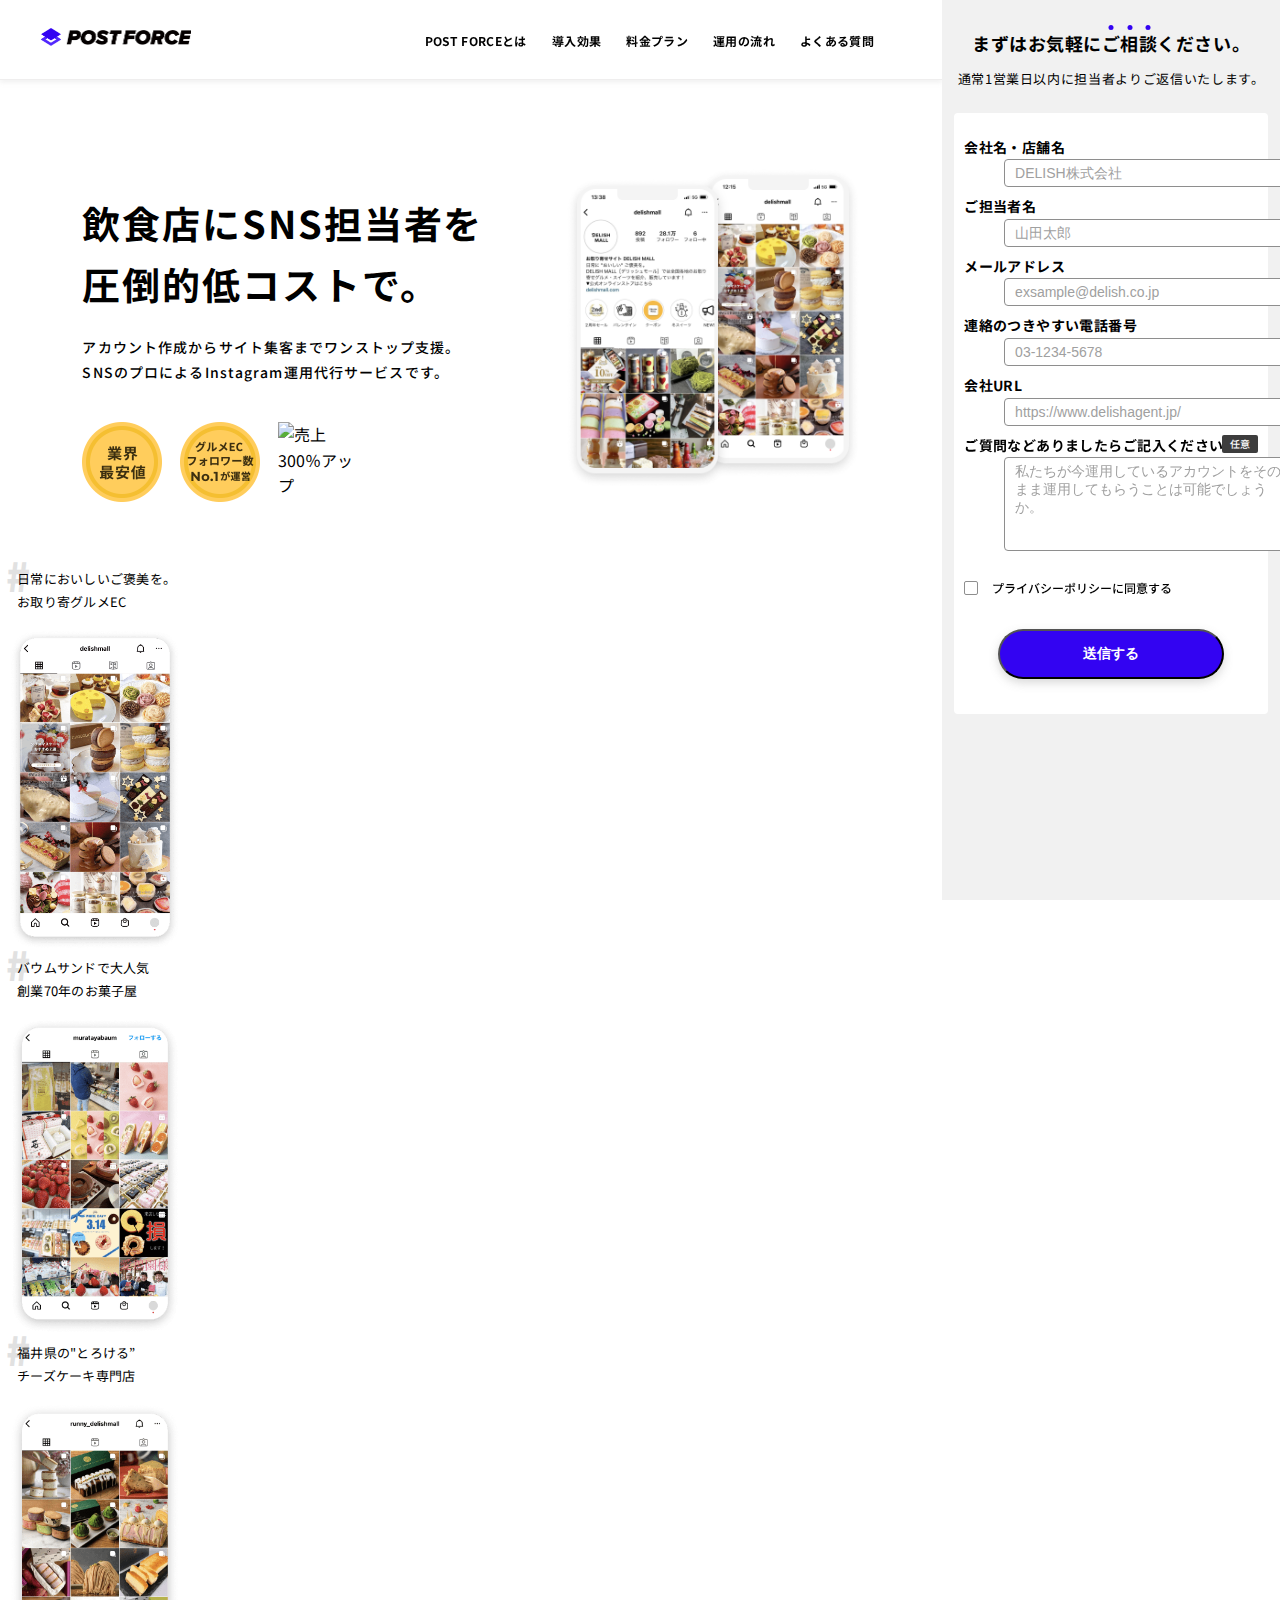
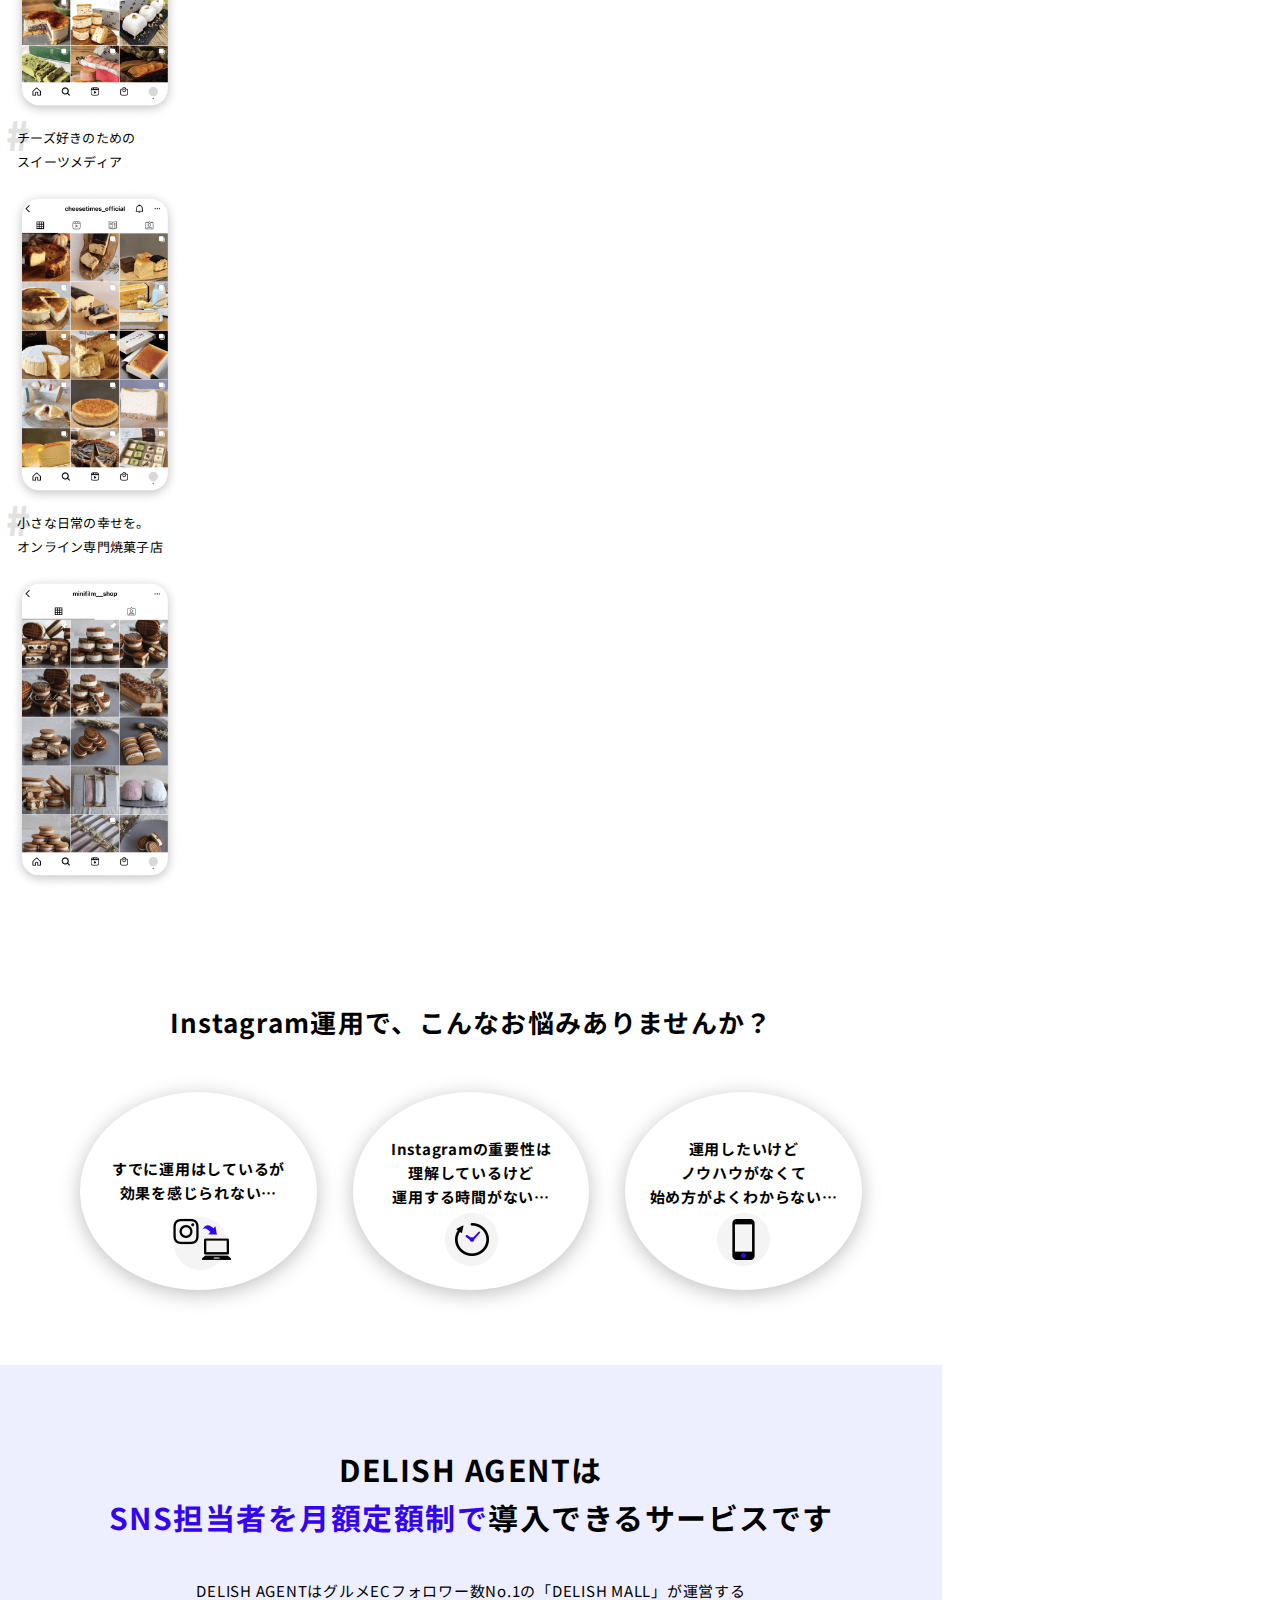
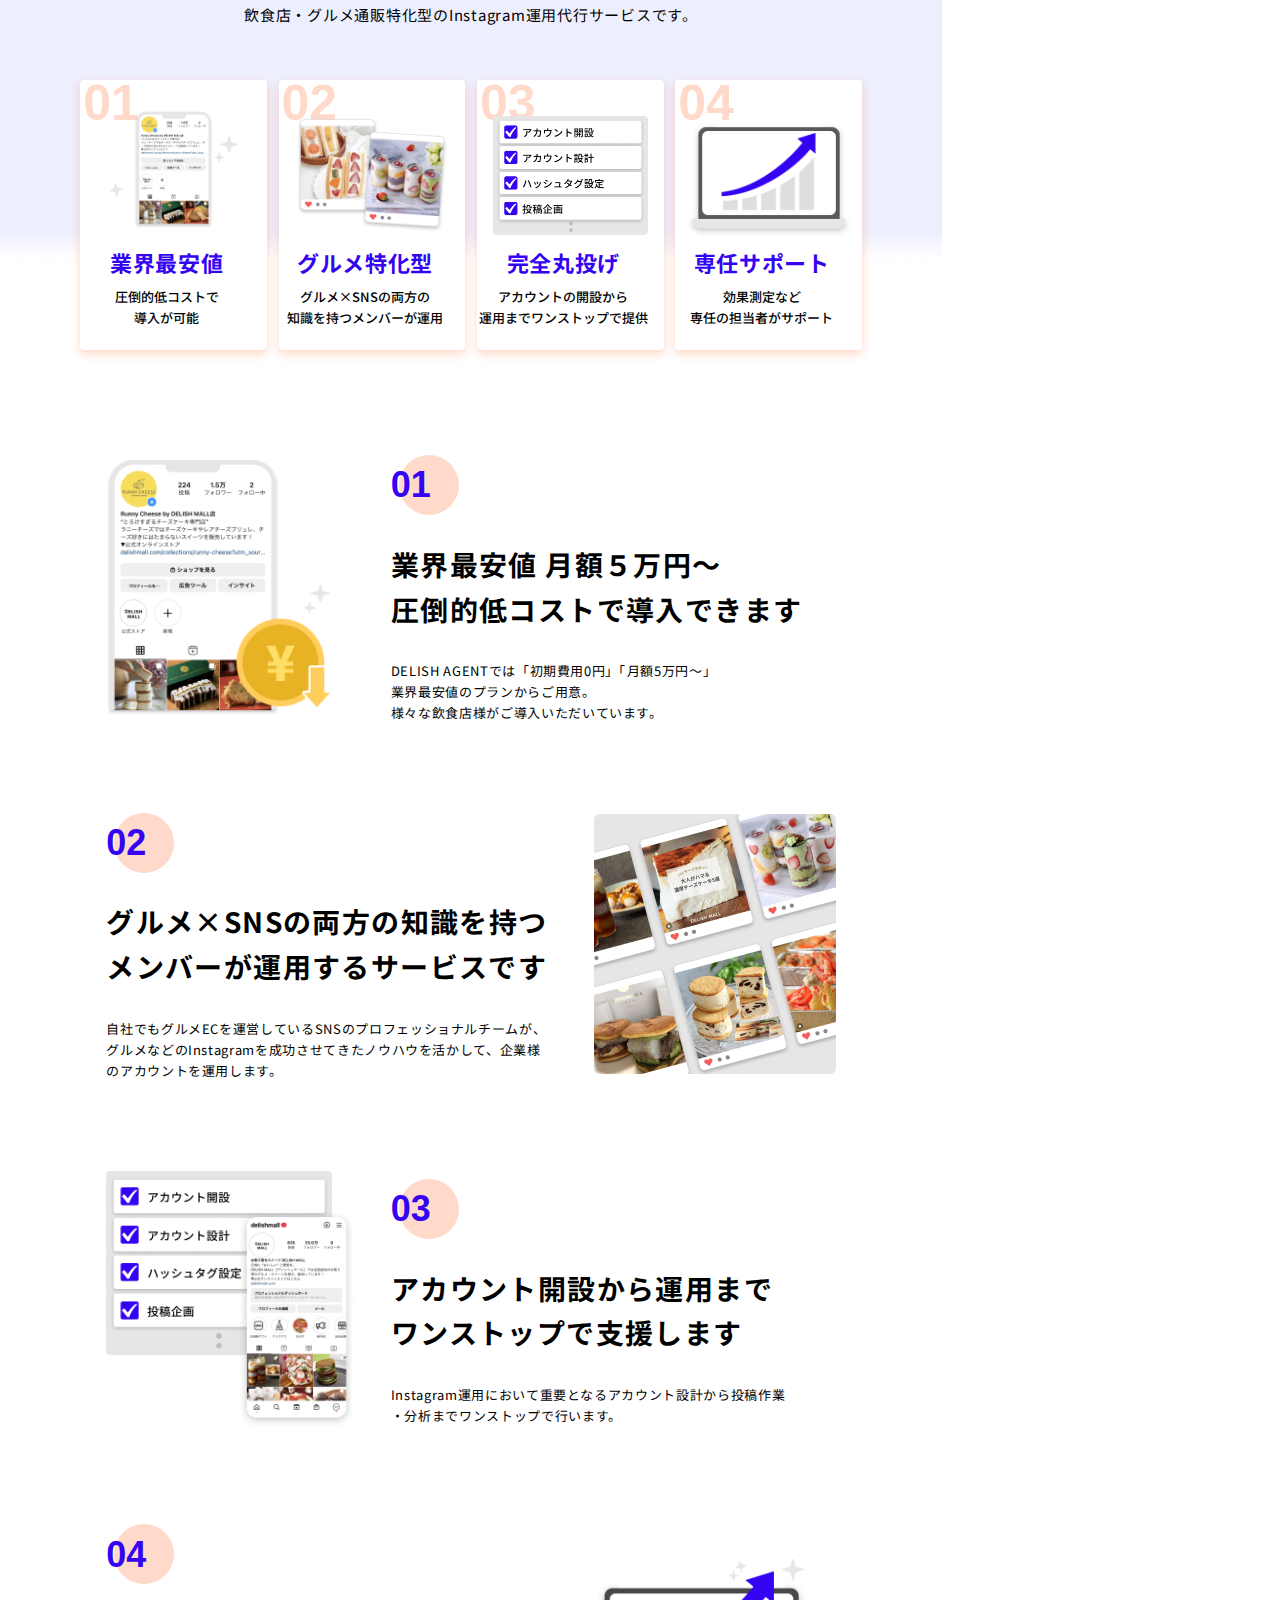
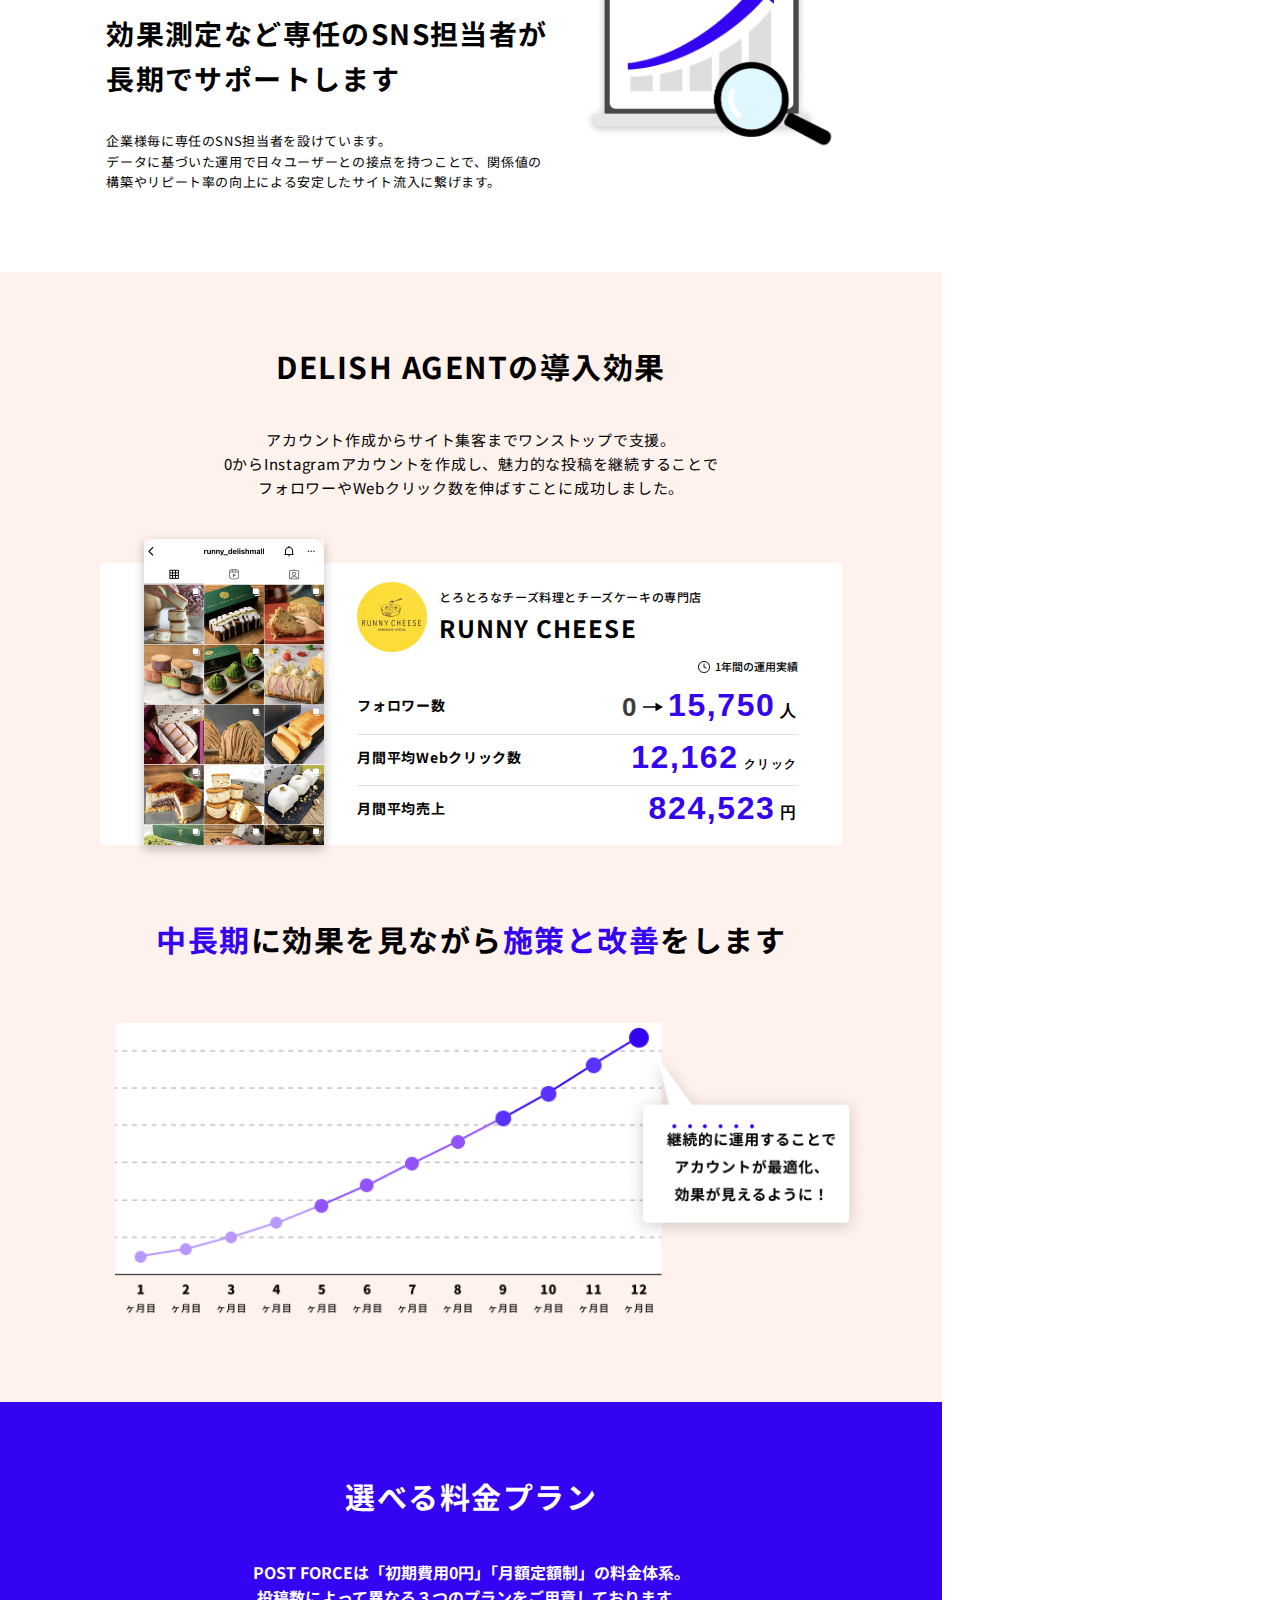
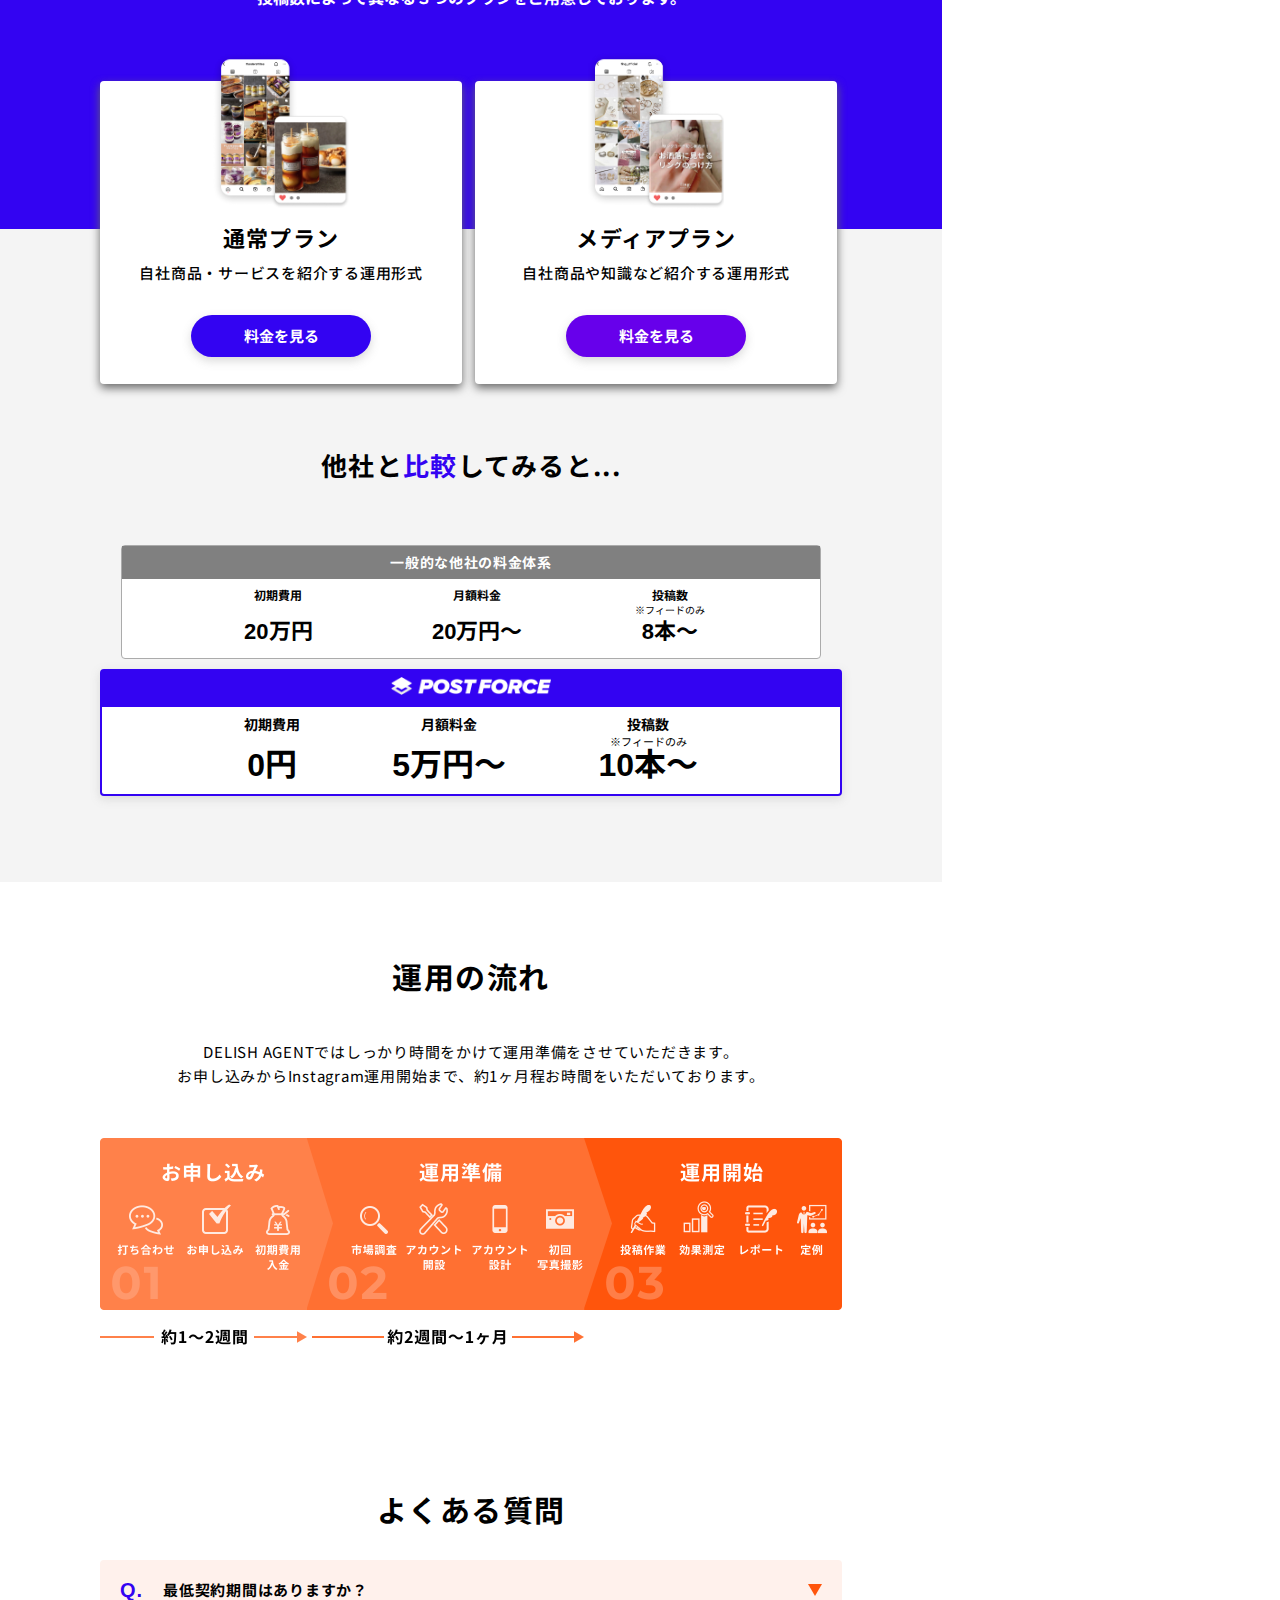
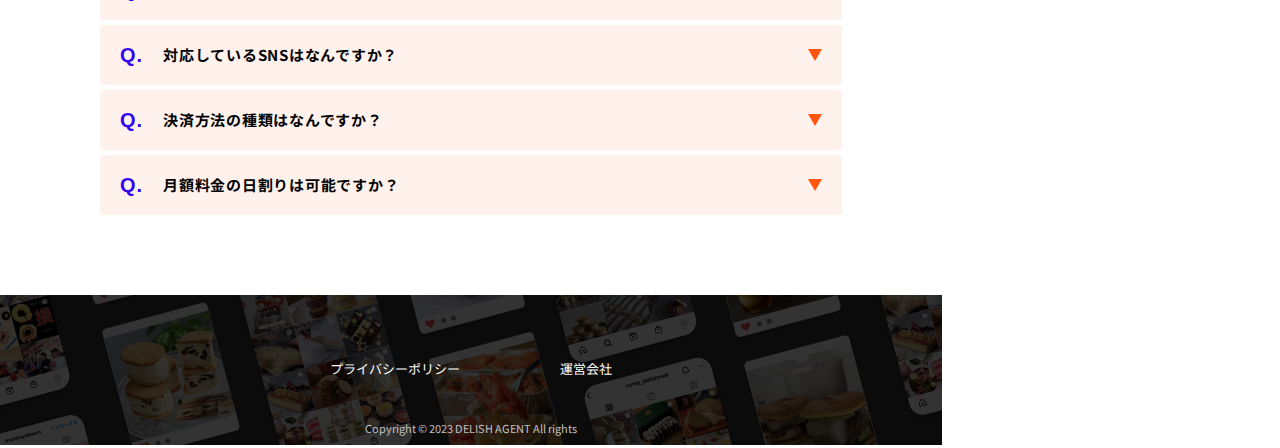
==== commit 08363080: "[fix]" ====
--- a/assets/index.html
+++ b/assets/index.html
@@ -383,12 +383,29 @@
 
         <section class="plan">
             <div class="plan-inner inner">
-                <h2 class="section__title plan__title">選べる３つの料金プラン</h2>
+                <h2 class="section__title plan__title">選べる料金プラン</h2>
                 <p class="plan__subTitle">
-                    DELISH AGENTは<br class="sp-only">「初期費用0円」「月額定額制」の料金体系。<br>
+                    POST FORCEは<br class="sp-only">「初期費用0円」「月額定額制」の料金体系。<br>
                     投稿数によって異なる３つのプランを<br class="sp-only">ご用意しております。
                 </p>
-                <div class="plan-wrap">
+                <nav class="plan-nav">
+                    <div class="plan-nav__item">
+                        <picture>
+                            <source srcset="./images/normal-plan-img.png" media="(min-width: 768px)">
+                            <img class="plan-nav__itemImg" src="./images/normal-plan-img.png">
+                        </picture>
+                        <h3 class="plan-nav__itemHead">通常プラン</h3>
+                        <p class="plan-nav__itemText">自社商品・サービスを紹介する運用形式</p>
+                        <a href="#" class="plan-nav__itemBtn plan-nav__itemBtn--normal"><span class="plan-nav__itemBtn--text">料金を見る</span></a>
+                    </div>
+                    <div class="plan-nav__item">
+                        <img width="136" height="157" src="./images/media-plan-img.png" alt="メディアプランアイコン" class="plan-nav__itemImg">
+                        <h3 class="plan-nav__itemHead">メディアプラン</h3>
+                        <p class="plan-nav__itemText">自社商品や知識など紹介する運用形式</p>
+                        <a href="#" class="plan-nav__itemBtn plan-nav__itemBtn--media"><span class="plan-nav__itemBtn--text">料金を見る</span></a>
+                    </div>
+                </nav>
+                <!-- <div class="plan-wrap">
                     <div class="plan-items">
                         <div class="plan-item">
                             <p class="plan-item__title plan-minimum__title">ミニマム</p>
@@ -492,7 +509,7 @@
                             </div>
                         </div>
                     </div>
-                </div>
+                </div> -->
                 <h2 class="section__title plan__titleCenter">他社と<span class="section__title--orange">比較</span>してみると...
                 </h2>
                 <div class="plan-graphArea">
--- a/assets/css/style.css
+++ b/assets/css/style.css
@@ -248,7 +248,7 @@
   line-height: 1.8;
   letter-spacing: 0.03em;
 }
-.header__listItem:hover {
+.header__listItem.test:hover {
   color: #3303F2;
 }
 
@@ -1612,7 +1612,7 @@
 }
 @media (max-width: 767px) {
   .plan::before {
-    height: 995px;
+    height: 1220px;
   }
 }
 .plan-inner {
@@ -1644,6 +1644,108 @@
     font-size: 15px;
     white-space: nowrap;
   }
+}
+.plan-nav {
+  margin-top: 70px;
+  display: -webkit-box;
+  display: -webkit-flex;
+  display: -ms-flexbox;
+  display: flex;
+  -webkit-box-align: center;
+  -webkit-align-items: center;
+      -ms-flex-align: center;
+          align-items: center;
+  gap: 1.8%;
+}
+@media (max-width: 767px) {
+  .plan-nav {
+    display: block;
+    padding-bottom: 50px;
+  }
+}
+.plan-nav__item {
+  width: 48.78%;
+  max-width: 362px;
+  height: auto;
+  background-color: #fff;
+  padding-top: 140px;
+  padding-bottom: 27px;
+  border-radius: 4px;
+  -webkit-box-shadow: 0 4px 10px #686868;
+          box-shadow: 0 4px 10px #686868;
+  text-align: center;
+  position: relative;
+}
+@media (max-width: 767px) {
+  .plan-nav__item {
+    width: 100%;
+    max-width: 350px;
+    margin: 0 auto;
+    padding-top: 240px;
+    padding-bottom: 25px;
+  }
+  .plan-nav__item:not(:first-child) {
+    margin-top: 65px;
+  }
+}
+.plan-nav__itemImg {
+  width: 136px;
+  height: 157px;
+  position: absolute;
+  top: -29px;
+  left: 50%;
+  -webkit-transform: translateX(-50%);
+          transform: translateX(-50%);
+  -o-object-fit: cover;
+     object-fit: cover;
+}
+@media (max-width: 767px) {
+  .plan-nav__itemImg {
+    top: -15px;
+    width: 150px;
+    height: 230px;
+  }
+}
+.plan-nav__itemHead {
+  font-size: 22px;
+  line-height: 32px;
+  font-weight: bold;
+  letter-spacing: 0.05em;
+}
+.plan-nav__itemText {
+  margin-top: 8px;
+  font-size: 15px;
+  font-weight: 500;
+  letter-spacing: 0.05em;
+}
+.plan-nav__itemBtn {
+  display: grid;
+  place-items: center;
+  width: 180px;
+  height: 42px;
+  margin: 30px auto 0;
+  border-radius: 50px;
+  -webkit-box-shadow: 0px 4px 10px rgba(106, 106, 106, 0.25);
+          box-shadow: 0px 4px 10px rgba(106, 106, 106, 0.25);
+  -webkit-transition: all 0.3s ease 0s;
+  transition: all 0.3s ease 0s;
+}
+.plan-nav__itemBtn:hover {
+  -webkit-box-shadow: none;
+          box-shadow: none;
+  -webkit-transform: translateY(3px);
+          transform: translateY(3px);
+}
+.plan-nav__itemBtn--text {
+  font-size: 15px;
+  font-weight: bold;
+  color: #fff;
+}
+.plan-nav__itemBtn--normal {
+  background-color: #3303F2;
+}
+.plan-nav__itemBtn--media {
+  background-color: #6700EB;
 }
 .plan-wrap {
   margin-top: 40px;
@@ -1746,6 +1848,9 @@
 }
 .plan-item .plan-standard__color {
   color: #3303F2;
+}
+.plan-item .plan-mediaStandard__color {
+  color: #6700EB;
 }
 .plan-item__priceArea {
   margin-top: 10px;
@@ -1920,7 +2025,7 @@
 }
 .plan-contents__name {
   margin-top: 5px;
-  font-size: 13px;
+  font-size: 11px;
   font-weight: bold;
 }
 @media (max-width: 767px) {
@@ -1931,7 +2036,6 @@
 }
 .plan-option {
   width: 100%;
-  margin-top: 28px;
   padding-top: 10px;
   padding-bottom: 18px;
   background-color: #fff;
@@ -1956,7 +2060,7 @@
   left: 50%;
   -webkit-transform: translateX(-50%);
           transform: translateX(-50%);
-  background: url(/assets/images/＋.png) no-repeat center center/cover;
+  background: url(../../images/plus-icon.png) no-repeat center center/cover;
 }
 @media (max-width: 767px) {
   .plan-option::before {
@@ -1985,7 +2089,7 @@
   -webkit-justify-content: center;
       -ms-flex-pack: center;
           justify-content: center;
-  gap: 9.7%;
+  gap: 5.6%;
 }
 @media (max-width: 767px) {
   .plan-option__items {
@@ -1994,21 +2098,21 @@
   }
 }
 .plan-option__item {
-  display: -webkit-box;
-  display: -webkit-flex;
-  display: -ms-flexbox;
-  display: flex;
-  -webkit-box-align: center;
-  -webkit-align-items: center;
-      -ms-flex-align: center;
-          align-items: center;
-  gap: 7px;
+  text-align: center;
 }
 @media (max-width: 767px) {
   .plan-option__item {
+    display: -webkit-box;
+    display: -webkit-flex;
+    display: -ms-flexbox;
+    display: flex;
+    -webkit-box-align: center;
+    -webkit-align-items: center;
+        -ms-flex-align: center;
+            align-items: center;
+    gap: 13px;
     width: 200px;
     margin: 0 auto;
-    gap: 13px;
     font-size: 15px;
   }
   .plan-option__item:not(:first-child) {
@@ -2821,6 +2925,199 @@
   font-size: 15px;
 }
 
+.pagePlan-inner {
+  padding-top: 133px;
+}
+@media (max-width: 767px) {
+  .pagePlan-inner {
+    padding-top: 85px;
+  }
+}
+.pagePlan-inner__title {
+  color: #000;
+  font-size: 30px;
+}
+@media (max-width: 767px) {
+  .pagePlan-inner__title {
+    font-size: 20px;
+  }
+}
+.pagePlan-switch {
+  width: 100%;
+  height: auto;
+  margin-top: 36px;
+}
+@media (max-width: 767px) {
+  .pagePlan-switch {
+    margin-top: 33px;
+  }
+}
+.pagePlan-switch__tabs {
+  display: -webkit-box;
+  display: -webkit-flex;
+  display: -ms-flexbox;
+  display: flex;
+  -webkit-box-align: center;
+  -webkit-align-items: center;
+      -ms-flex-align: center;
+          align-items: center;
+}
+.pagePlan-switch__tab {
+  width: 50%;
+  cursor: pointer;
+}
+.pagePlan-switch__tab.is-active .pagePlan-switch__tabTextNormal {
+  color: #3303F2;
+  border-bottom: 3px solid #3303F2;
+}
+.pagePlan-switch__tab.is-active .pagePlan-switch__tabTextMedia {
+  color: #6700EB;
+  border-bottom: 3px solid #6700EB;
+}
+.pagePlan-switch__tabIconArea {
+  display: grid;
+  place-items: center;
+  width: 50px;
+  height: 50px;
+  margin: 0 auto;
+  border-radius: 50%;
+  background-color: #EFEEEE;
+}
+.pagePlan-switch__tabIconArea.is-icon {
+  background-color: #EEEFFE;
+}
+.pagePlan-switch__tabIconArea.is-icon .pagePlan-switch__tabIcon--active {
+  display: block;
+}
+.pagePlan-switch__tabIconArea.is-icon .pagePlan-switch__tabIcon {
+  display: none;
+}
+@media (max-width: 767px) {
+  .pagePlan-switch__tabIconArea {
+    display: none;
+  }
+}
+.pagePlan-switch__tabIcon {
+  width: 35px;
+  height: 35px;
+}
+.pagePlan-switch__tabIcon--active {
+  width: 35px;
+  height: 35px;
+  display: none;
+}
+.pagePlan-switch__tabText {
+  margin-top: 16px;
+  padding-bottom: 21px;
+  text-align: center;
+  font-weight: bold;
+  color: #B3B3B3;
+}
+.pagePlan-switch__titleArea {
+  margin-top: 42px;
+  text-align: center;
+  display: none;
+}
+.pagePlan-switch__titleArea.is-title {
+  display: block;
+}
+@media (max-width: 767px) {
+  .pagePlan-switch__titleArea {
+    margin-top: 30px;
+  }
+}
+.pagePlan-switch__title {
+  font-size: 32px;
+  font-weight: bold;
+  line-height: 47px;
+}
+@media (max-width: 767px) {
+  .pagePlan-switch__title {
+    font-size: 22px;
+  }
+}
+.pagePlan-switch__subtitle {
+  margin-top: 30px;
+  font-size: 15px;
+  line-height: 29px;
+  font-weight: 500;
+}
+@media (max-width: 767px) {
+  .pagePlan-switch__subtitle {
+    margin-top: 20px;
+  }
+}
+.pagePlan-switch__wrap {
+  width: 100%;
+  margin-top: 157px;
+  padding-top: 185px;
+  padding-bottom: 20px;
+  position: relative;
+  display: none;
+}
+.pagePlan-switch__wrap.is-show {
+  display: block;
+}
+@media (max-width: 767px) {
+  .pagePlan-switch__wrap {
+    margin-top: 166px;
+    padding-top: 120px;
+    padding-bottom: 30px;
+  }
+}
+.pagePlan-switch__wrap::before {
+  content: "";
+  display: block;
+  width: 100vw;
+  height: 100%;
+  position: absolute;
+  top: 0;
+  left: 0;
+  margin-left: calc(50% - 50vw);
+  margin-right: calc(50% - 50vw);
+  z-index: -1;
+}
+.pagePlan-switch__wrap.normal::before {
+  background-color: #3303F2;
+}
+.pagePlan-switch__wrap.media::before {
+  background-color: #6700EB;
+}
+.pagePlan-switch__wrapImg {
+  width: 258px;
+  height: 274px;
+  position: absolute;
+  top: -120px;
+  left: 50%;
+  -webkit-transform: translateX(-50%);
+          transform: translateX(-50%);
+}
+@media (max-width: 767px) {
+  .pagePlan-switch__wrapImg {
+    width: 195px;
+    height: 234px;
+    top: -136px;
+  }
+}
+.pagePlan-bottom {
+  padding-top: 28px;
+  padding-bottom: 75px;
+  position: relative;
+}
+.pagePlan-bottom::before {
+  content: "";
+  display: block;
+  width: 100vw;
+  height: 100%;
+  position: absolute;
+  top: 0;
+  left: 0;
+  margin-left: calc(50% - 50vw);
+  margin-right: calc(50% - 50vw);
+  z-index: -1;
+  background-color: #F4F4F4;
+}
+
 /* ========================================================================
 Foundation - ファウンデーション
 ======================================================================== */
